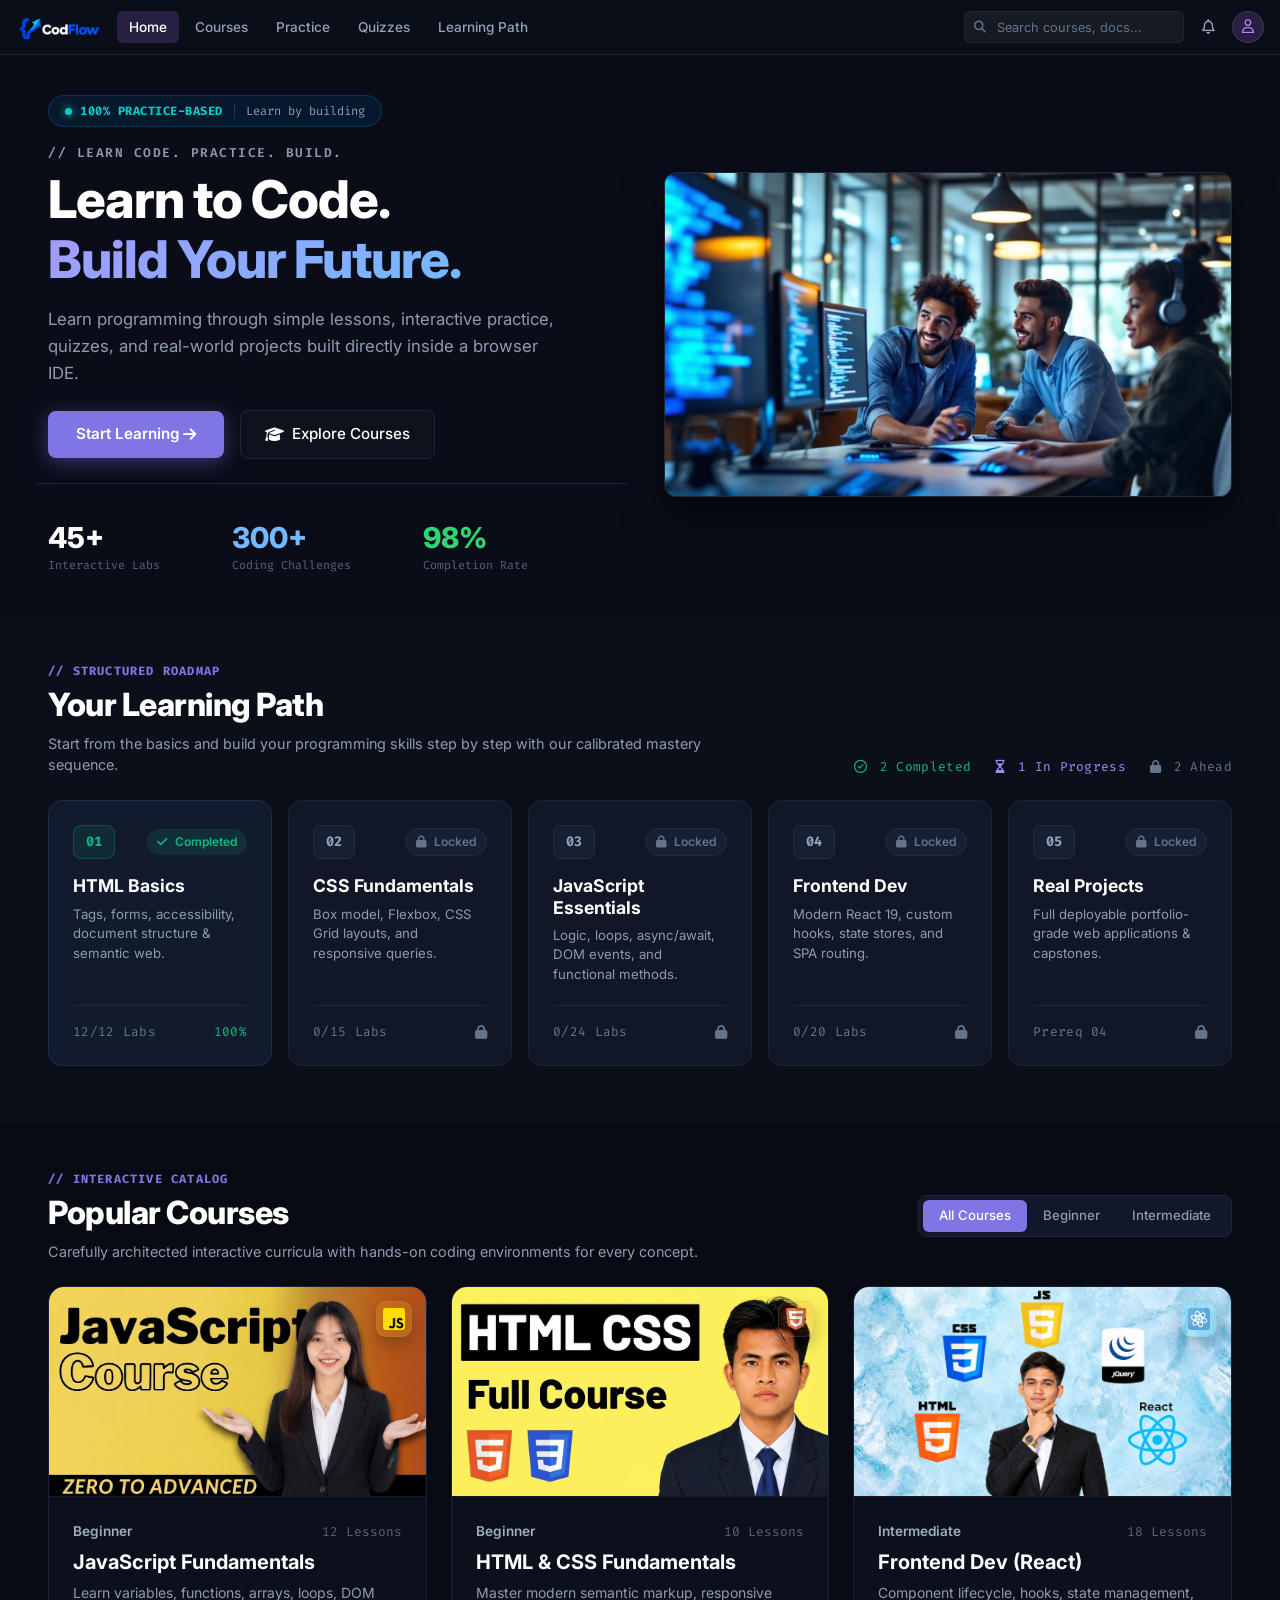
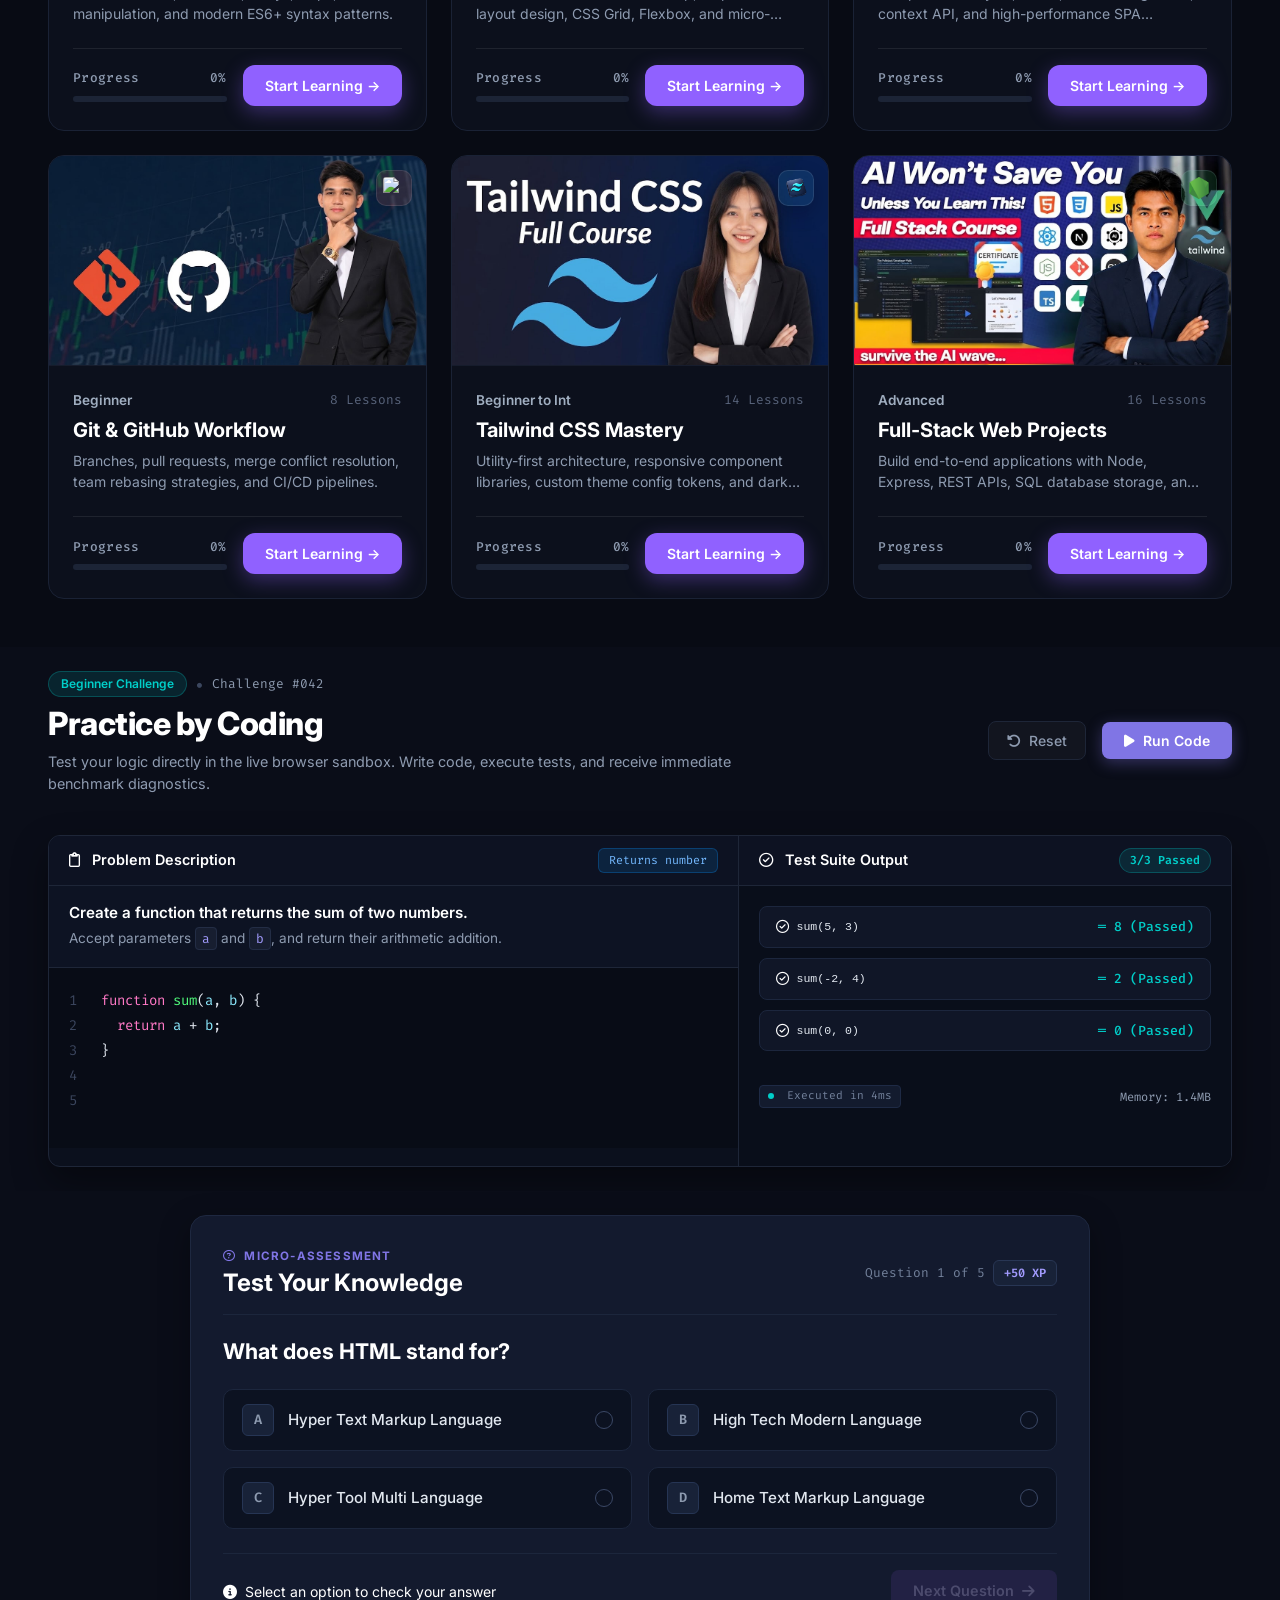
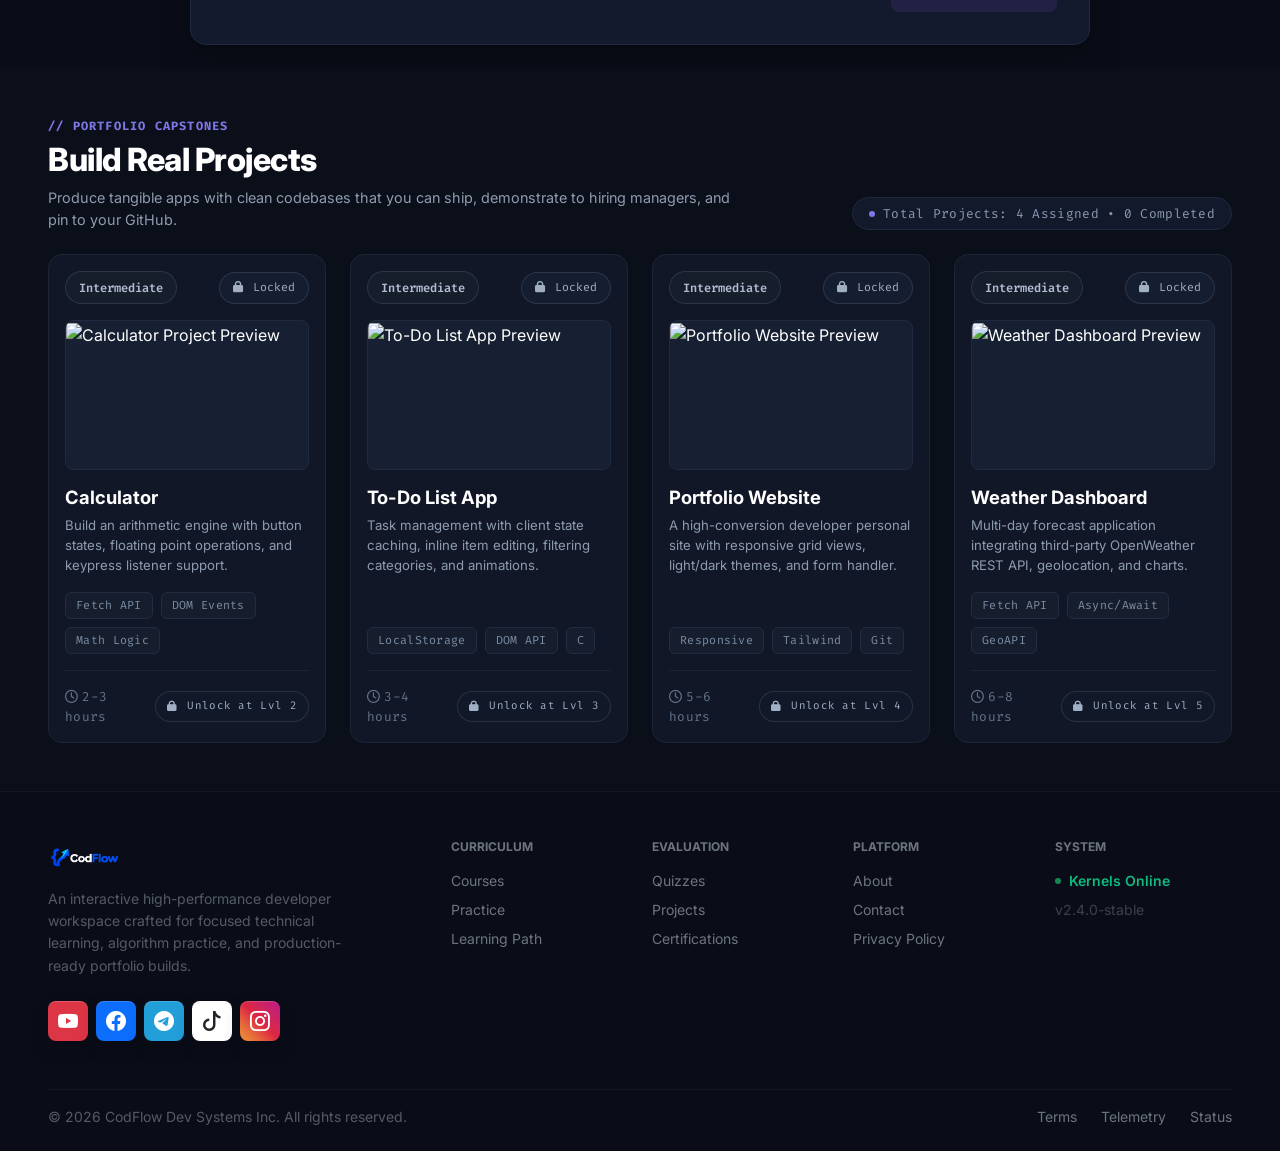
==== index.html @ b44ba306 "update website" ====
<!DOCTYPE html>
<html lang="en">

<head>
  <meta charset="UTF-8" />

  <!-- Responsive Design -->
  <meta name="viewport" content="width=device-width, initial-scale=1.0" />

  <!-- Primary SEO Meta Tags -->
  <title>CodFlow programming</title>
  <meta name="description"
    content="Master programming with CodFlow. Access interactive coding lessons, hands-on practice, and real-world projects all in one platform." />
  <meta name="keywords"
    content="learn to code, coding lessons, programming platform, interactive coding, web development projects" />
  <meta name="author" content="CodFlow" />
  <meta name="robots" content="index, follow" />
  <meta name="googlebot" content="index, follow" />
  <link rel="icon" type="image/png" href="./img/codflow.png" />
  <link rel="canonical" href="https://codflow-programming.vercel.app/" />

  <!-- Google Search Console Verification -->
  <meta name="google-site-verification" content="B0b2CfWbl_E08tUNxTFK2BG5XMaXDH1LVShNMa6M0r8" />

  <!-- ============================= -->
  <!-- OPEN GRAPH / FACEBOOK -->
  <!-- ============================= -->
  <meta property="og:type" content="website" />
  <meta property="og:url" content="https://codflow-programming.vercel.app/" />
  <meta property="og:title" content="CodFlow - Learn Programming & Web Development" />
  <meta property="og:description"
    content="Learn programming with CodFlow through coding lessons, interactive practice, and real-world projects." />
  <meta property="og:image" content="https://codflow-programming.vercel.app/img/codflow.png" />
  <meta property="og:image:alt" content="CodFlow Programming Learning Platform" />
  <meta property="og:site_name" content="CodFlow" />
  <meta property="og:locale" content="en_US" />
  <!-- ============================= -->
  <!-- TWITTER / X CARD -->
  <!-- ============================= -->
  <meta name="twitter:card" content="summary_large_image" />
  <meta name="twitter:url" content="https://codflow-programming.vercel.app/" />
  <meta name="twitter:title" content="CodFlow - Learn Programming & Web Development" />
  <meta name="twitter:description"
    content="Learn programming with CodFlow through coding lessons, interactive practice, and real-world projects." />
  <meta name="twitter:image" content="https://codflow-programming.vercel.app/img/codflow.png" />
  <meta name="twitter:image:alt" content="CodFlow Programming Learning Platform" />

  <!-- ============================= -->
  <!-- FAVICON & APP ICON -->
  <!-- ============================= -->
  <link rel="icon" type="image/png" href="https://codflow-programming.vercel.app/img/logo.png" />
  <link rel="shortcut icon" type="image/png" href="https://codflow-programming.vercel.app/img/logo.png" />
  <link rel="apple-touch-icon" href="https://codflow-programming.vercel.app/img/logo.png" />
  <meta name="theme-color" content="#0f172a" />

  <!-- Bootstrap 5 CSS -->
  <link href="https://cdn.jsdelivr.net/npm/bootstrap@5.3.2/dist/css/bootstrap.min.css" rel="stylesheet" />

  <!-- FontAwesome Icons -->
  <link rel="stylesheet" href="https://cdnjs.cloudflare.com/ajax/libs/font-awesome/6.4.2/css/all.min.css" />
  <!-- Google Fonts (Inter & Fira Code) -->
  <link
    href="https://fonts.googleapis.com/css2?family=Inter:wght@400;500;600;700;800&family=Fira+Code:wght@400;500&display=swap"
    rel="stylesheet" />

  <!-- ============================= -->
  <!-- CUSTOM CSS -->
  <!-- ============================= -->
  <link rel="stylesheet" href="./css/style.css" />

  <!-- ============================= -->
  <!-- STRUCTURED DATA / SCHEMA.ORG -->
  <!-- ============================= -->
  <script type="application/ld+json">
  {
    "@context": "https://schema.org",
    "@type": "WebSite",
    "name": "CodFlow",
    "alternateName": "CodFlow Programming",
    "url": "https://codflow-programming.vercel.app/",
    "description": "CodFlow is a programming learning platform that provides coding lessons, practice exercises, and real-world programming projects.",
    "inLanguage": "en",
    "logo": "https://codflow-programming.vercel.app/img/logo.png",
    "publisher": {
      "@type": "Organization",
      "name": "CodFlow",
      "logo": "https://codflow-programming.vercel.app/img/logo.png"
    },
    "potentialAction": {
      "@type": "SearchAction",
      "target": {
        "@type": "EntryPoint",
        "urlTemplate": "https://codflow-programming.vercel.app/?q={search_term_string}"
      },
      "query-input": "required name=search_term_string"
    }
  }
  </script>
  <link rel="stylesheet" href="https://cdn.jsdelivr.net/npm/bootstrap-icons@1.11.3/font/bootstrap-icons.min.css">
</head>

<body>

  <nav class="navbar-sticky navbar navbar-expand-lg navbar-dark bg-dark-custom py-2">
    <div class="container-fluid px-3">
      <!-- Brand Logo -->
      <a class="navbar-brand me-3 py-0" href="#" aria-label="CodFlow home">
        <img src="img/logo.png" alt="CodFlow logo" class="brand-logo" />
      </a>

      <!-- Mobile Toggler -->
      <button class="navbar-toggler border-0 p-1" type="button" data-bs-toggle="collapse" data-bs-target="#navbarNav">
        <span class="navbar-toggler-icon small"></span>
      </button>

      <!-- Collapsible Menu -->
      <div class="collapse navbar-collapse" id="navbarNav">
        <ul class="navbar-nav me-auto mb-2 mb-lg-0 gap-1 align-items-center">
          <li class="nav-item">
            <a class="nav-link custom-nav-link active" href="#">Home</a>
          </li>
          <li class="nav-item">
            <a class="nav-link custom-nav-link" href="#courses">Courses</a>
          </li>
          <li class="nav-item">
            <a class="nav-link custom-nav-link" href="#prcticebycoding">Practice</a>
          </li>
          <li class="nav-item">
            <a class="nav-link custom-nav-link" href="#quizes">Quizzes</a>
          </li>
          <li class="nav-item">
            <a class="nav-link custom-nav-link" href="#learningpath">Learning Path</a>
          </li>
        </ul>

        <!-- Right Controls -->
        <div class="d-flex align-items-center gap-2 mt-2 mt-lg-0">
          <!-- Compact Search Input -->
          <div class="search-box position-relative">
            <i class="fa-solid fa-magnifying-glass search-icon"></i>
            <input type="text" class="form-control form-control-sm compact-search"
              placeholder="Search courses, docs..." />
            <!-- <span class="kbd-shortcut">⌘K</span> -->
          </div>

          <!-- Notification Button -->
          <button class="icon-btn" type="button" aria-label="Notifications">
            <i class="fa-regular fa-bell"></i>
          </button>

          <!-- Profile Avatar -->
          <a href="./page/profile.html" class="profile-avatar-btn" aria-label="User Profile">
            <i class="fa-regular fa-user"></i>
          </a>
        </div>
      </div>
    </div>
  </nav>

  <!-- Hero section -->
  <section class="hero-section py-4 position-relative overflow-hidden">
    <div class="container-fluid px-4 px-lg-5 py-lg-3">
      <div class="row align-items-center g-5">

        <!-- Left Content Column -->
        <div class="col-lg-6">

          <!-- Top Tag / Pill -->
          <div class="hero-tag-badge mb-3 d-inline-flex align-items-center gap-2">
            <span class="active-dot"></span>
            <span class="tag-bold">100% PRACTICE-BASED</span>
            <span class="tag-divider">|</span>
            <span class="tag-sub">Learn by building</span>
          </div>

          <!-- Monospace Subtitle -->
          <div class="hero-subtitle mb-2">// LEARN CODE. PRACTICE. BUILD.</div>

          <!-- Main Title -->
          <h1 class="hero-title mb-3">
            Learn to Code.<br>
            <span class="text-gradient-purple">Build Your Future.</span>
          </h1>

          <!-- Description -->
          <p class="hero-description mb-4">
            Learn programming through simple lessons, interactive practice, quizzes, and real-world projects built
            directly inside a browser IDE.
          </p>

          <!-- CTA Action Buttons -->
          <div class="d-flex flex-wrap align-items-center gap-3 mb-5">
            <a href="#learningpath" class="btn btn-hero-purple">
              Start Learning <i class="fa-solid fa-arrow-right ms-1"></i>
            </a>
            <a href="#courses" class="btn btn-hero-outline">
              <i class="fa-solid fa-graduation-cap me-2"></i> Explore Courses
            </a>
          </div>

          <!-- Metric Counter Stats -->
          <div class="row g-4 pt-3 border-top-dark">
            <div class="col-auto me-4 me-lg-5">
              <div class="hero-stat-number">45+</div>
              <div class="hero-stat-label">Interactive Labs</div>
            </div>
            <div class="col-auto me-4 me-lg-5">
              <div class="hero-stat-number text-cyan">300+</div>
              <div class="hero-stat-label">Coding Challenges</div>
            </div>
            <div class="col-auto">
              <div class="hero-stat-number text-green">98%</div>
              <div class="hero-stat-label">Completion Rate</div>
            </div>
          </div>

        </div>

        <!-- Right Image / Workspace Visual Column -->
        <div class="col-lg-6">
          <div class="hero-image-wrapper">
            <img src="./img/pic for index.jpg" alt="Developers collaborating in modern coding environment"
              class="img-fluid hero-img rounded-3">
          </div>
        </div>

      </div>
    </div>
  </section>


  <!-- Your learning part -->
  <section id="learningpath" class="learning-path-section py-5">
    <div class="container-fluid px-4 px-lg-5">

      <!-- Section Header & Status Tracker -->
      <div class="d-flex flex-column flex-md-row justify-content-between align-items-md-end mb-4">
        <div>
          <div class="section-subtitle">// STRUCTURED ROADMAP</div>
          <h2 class="section-title text-white">Your Learning Path</h2>
          <p class="section-description mb-0">
            Start from the basics and build your programming skills step by step with our calibrated mastery sequence.
          </p>
        </div>

        <!-- Roadmap Status Badges -->
        <div class="mt-3 mt-md-0 font-mono text-nowrap status-tracker">
          <span class="status-item text-success me-3">
            <i class="fa-regular fa-circle-check me-1"></i> 2 Completed
          </span>
          <span class="status-item text-purple me-3">
            <i class="fa-regular fa-hourglass-half me-1"></i> 1 In Progress
          </span>
          <span class="status-item text-muted">
            <i class="fa-solid fa-lock me-1"></i> 2 Ahead
          </span>
        </div>
      </div>

      <!-- Roadmap Steps Row -->
      <div class="row g-3 flex-nowrap overflow-auto pb-2">

        <!-- Card 01: Completed -->
        <div class="col-12 col-sm-6 col-md-4 col-lg-2-4">
          <div class="path-card completed-card h-100 d-flex flex-column p-4">
            <div class="d-flex justify-content-between align-items-center mb-3">
              <div class="step-badge badge-green">01</div>
              <div class="status-pill pill-completed">
                <i class="fa-solid fa-check me-1"></i> Completed
              </div>
            </div>
            <h3 class="path-card-title">HTML Basics</h3>
            <p class="path-card-desc flex-grow-1">
              Tags, forms, accessibility, document structure &amp; semantic web.
            </p>
            <div class="path-card-footer pt-3 d-flex justify-content-between align-items-center font-mono">
              <span class="labs-count">12/12 Labs</span>
              <span class="progress-percent text-success">100%</span>
            </div>
          </div>
        </div>

        <!-- Card 02: Locked -->
        <div class="col-12 col-sm-6 col-md-4 col-lg-2-4">
          <div class="path-card locked-card h-100 d-flex flex-column p-4">
            <div class="d-flex justify-content-between align-items-center mb-3">
              <div class="step-badge badge-dark">02</div>
              <div class="status-pill pill-locked">
                <i class="fa-solid fa-lock me-1"></i> Locked
              </div>
            </div>
            <h3 class="path-card-title">CSS Fundamentals</h3>
            <p class="path-card-desc flex-grow-1">
              Box model, Flexbox, CSS Grid layouts, and responsive queries.
            </p>
            <div class="path-card-footer pt-3 d-flex justify-content-between align-items-center font-mono">
              <span class="labs-count">0/15 Labs</span>
              <i class="fa-solid fa-lock text-muted fs-7"></i>
            </div>
          </div>
        </div>

        <!-- Card 03: Active/In Progress -->
        <div class="col-12 col-sm-6 col-md-4 col-lg-2-4">
          <div class="path-card h-100 d-flex flex-column p-4">
            <div class="d-flex justify-content-between align-items-center mb-3">
              <div class="step-badge badge-dark">03</div>
              <div class="status-pill pill-locked">
                <i class="fa-solid fa-lock me-1"></i> Locked
              </div>
            </div>
            <h3 class="path-card-title">JavaScript Essentials</h3>
            <p class="path-card-desc flex-grow-1">
              Logic, loops, async/await, DOM events, and functional methods.
            </p>
            <div class="path-card-footer pt-3 d-flex justify-content-between align-items-center font-mono">
              <span class="labs-count">0/24 Labs</span>
              <i class="fa-solid fa-lock text-muted fs-7"></i>
            </div>
          </div>
        </div>

        <!-- Card 04: Locked -->
        <div class="col-12 col-sm-6 col-md-4 col-lg-2-4">
          <div class="path-card locked-card h-100 d-flex flex-column p-4">
            <div class="d-flex justify-content-between align-items-center mb-3">
              <div class="step-badge badge-dark">04</div>
              <div class="status-pill pill-locked">
                <i class="fa-solid fa-lock me-1"></i> Locked
              </div>
            </div>
            <h3 class="path-card-title">Frontend Dev</h3>
            <p class="path-card-desc flex-grow-1">
              Modern React 19, custom hooks, state stores, and SPA routing.
            </p>
            <div class="path-card-footer pt-3 d-flex justify-content-between align-items-center font-mono">
              <span class="labs-count">0/20 Labs</span>
              <i class="fa-solid fa-lock text-muted fs-7"></i>
            </div>
          </div>
        </div>

        <!-- Card 05: Locked Prereq -->
        <div class="col-12 col-sm-6 col-md-4 col-lg-2-4">
          <div class="path-card locked-card h-100 d-flex flex-column p-4">
            <div class="d-flex justify-content-between align-items-center mb-3">
              <div class="step-badge badge-dark">05</div>
              <div class="status-pill pill-locked">
                <i class="fa-solid fa-lock me-1"></i> Locked
              </div>
            </div>
            <h3 class="path-card-title">Real Projects</h3>
            <p class="path-card-desc flex-grow-1">
              Full deployable portfolio-grade web applications &amp; capstones.
            </p>
            <div class="path-card-footer pt-3 d-flex justify-content-between align-items-center font-mono">
              <span class="labs-count">Prereq 04</span>
              <i class="fa-solid fa-lock text-muted fs-7"></i>
            </div>
          </div>
        </div>

      </div>
    </div>
  </section>


  <!-- Popular Courses -->
  <section class="popular-courses-section py-5" id="courses">
    <div class="container-fluid px-4 px-lg-5">

      <!-- Section Header & Filter Tabs -->
      <div class="d-flex flex-column flex-md-row justify-content-between align-items-md-center mb-4">
        <div>
          <div class="section-subtitle">// INTERACTIVE CATALOG</div>
          <h2 class="section-title text-white">Popular Courses</h2>
          <p class="section-description mb-0">
            Carefully architected interactive curricula with hands-on coding environments for every concept.
          </p>
        </div>

        <!-- Filter Tabs Pills -->
        <div class="mt-3 mt-md-0">
          <div class="catalog-filter-pills d-inline-flex p-1 rounded-3">
            <button class="filter-pill active">All Courses</button>
            <button class="filter-pill">Beginner</button>
            <button class="filter-pill">Intermediate</button>
          </div>
        </div>
      </div>

      <!-- Course Grid -->
      <div class="row g-4">

        <!-- Card 1: JavaScript Fundamentals -->
        <div class="col-lg-4 col-md-6">
          <div class="course-card h-100 d-flex flex-column">
            <div class="card-thumb-wrapper position-relative">
              <img class="tech-badge badge-js" src="./Icon/js.png" alt="JavaScript icon" />
              <div class="laptop-img-wrapper">
                <img src="./img/img-courses/js.jpg" alt="JavaScript Fundamentals course visual"
                  class="course-laptop-img">
              </div>
            </div>

            <div class="card-body-content p-4 d-flex flex-column flex-grow-1">
              <div class="d-flex justify-content-between align-items-center mb-2">
                <span class="level-label">Beginner</span>
                <span class="lessons-count">12 Lessons</span>
              </div>

              <h3 class="course-card-title">JavaScript Fundamentals</h3>

              <p class="course-card-desc mb-4">
                Learn variables, functions, arrays, loops, DOM manipulation, and modern ES6+ syntax patterns.
              </p>

              <div class="card-footer-action pt-3 mt-auto">
                <div class="d-flex align-items-center justify-content-between">
                  <div class="progress-block me-3">
                    <div class="d-flex justify-content-between align-items-center mb-2 font-mono">
                      <span class="progress-lbl">Progress</span>
                      <span class="progress-val">0%</span>
                    </div>
                    <div class="progress custom-progress">
                      <div class="progress-bar bg-purple" style="width: 0%"></div>
                    </div>
                  </div>
                  <a href="./page/javascripts.html" class="btn btn-purple-cta">Start Learning &rarr;</a>
                </div>
              </div>
            </div>
          </div>
        </div>

        <!-- Card 2: HTML & CSS Fundamentals -->
        <div class="col-lg-4 col-md-6">
          <div class="course-card h-100 d-flex flex-column">
            <div class="card-thumb-wrapper position-relative">
              <img class="tech-badge badge-html" src="./Icon/html.png" alt="HTML icon" />
              <div class="laptop-img-wrapper">
                <img src="./img/img-courses/html css.jpg" alt="HTML and CSS Fundamentals course visual"
                  class="course-laptop-img">
              </div>
            </div>

            <div class="card-body-content p-4 d-flex flex-column flex-grow-1">
              <div class="d-flex justify-content-between align-items-center mb-2">
                <span class="level-label">Beginner</span>
                <span class="lessons-count">10 Lessons</span>
              </div>

              <h3 class="course-card-title">HTML &amp; CSS Fundamentals</h3>

              <p class="course-card-desc mb-4">
                Master modern semantic markup, responsive layout design, CSS Grid, Flexbox, and micro-animations.
              </p>

              <div class="card-footer-action pt-3 mt-auto">
                <div class="d-flex align-items-center justify-content-between">
                  <div class="progress-block me-3">
                    <div class="d-flex justify-content-between align-items-center mb-2 font-mono">
                      <span class="progress-lbl">Progress</span>
                      <span class="progress-val">0%</span>
                    </div>
                    <div class="progress custom-progress">
                      <div class="progress-bar bg-purple" style="width: 0%"></div>
                    </div>
                  </div>
                  <a href="./page/html%20%26%20css-courses.html" class="btn btn-purple-cta">Start Learning &rarr;</a>
                </div>
              </div>
            </div>
          </div>
        </div>

        <!-- Card 3: Frontend Dev (React) -->
        <div class="col-lg-4 col-md-6">
          <div class="course-card h-100 d-flex flex-column">
            <div class="card-thumb-wrapper position-relative">
              <img class="tech-badge badge-react" src="./Icon/React.png" alt="React icon" />
              <div class="laptop-img-wrapper">
                <img src="./img/img-courses/frontend.png" alt="Frontend Development with React course visual"
                  class="course-laptop-img">
              </div>
            </div>

            <div class="card-body-content p-4 d-flex flex-column flex-grow-1">
              <div class="d-flex justify-content-between align-items-center mb-2">
                <span class="level-label">Intermediate</span>
                <span class="lessons-count">18 Lessons</span>
              </div>

              <h3 class="course-card-title">Frontend Dev (React)</h3>

              <p class="course-card-desc mb-4">
                Component lifecycle, hooks, state management, context API, and high-performance SPA architecture.
              </p>

              <div class="card-footer-action pt-3 mt-auto">
                <div class="d-flex align-items-center justify-content-between">
                  <div class="progress-block me-3">
                    <div class="d-flex justify-content-between align-items-center mb-2 font-mono">
                      <span class="progress-lbl">Progress</span>
                      <span class="progress-val">0%</span>
                    </div>
                    <div class="progress custom-progress">
                      <div class="progress-bar bg-purple" style="width: 0%"></div>
                    </div>
                  </div>
                  <a href="./page/frondend-course.html" class="btn btn-purple-cta">Start Learning &rarr;</a>
                </div>
              </div>
            </div>
          </div>
        </div>

        <!-- Card 4: Git & GitHub Workflow -->
        <div class="col-lg-4 col-md-6">
          <div class="course-card h-100 d-flex flex-column">
            <div class="card-thumb-wrapper position-relative">
              <img class="tech-badge badge-git" src="./Icon/github.png" alt="GitHub icon" />
              <div class="laptop-img-wrapper">
                <img src="./img/img-courses/git github.jpg" alt="Git and GitHub Workflow course visual"
                  class="course-laptop-img">
              </div>
            </div>

            <div class="card-body-content p-4 d-flex flex-column flex-grow-1">
              <div class="d-flex justify-content-between align-items-center mb-2">
                <span class="level-label">Beginner</span>
                <span class="lessons-count">8 Lessons</span>
              </div>

              <h3 class="course-card-title">Git &amp; GitHub Workflow</h3>

              <p class="course-card-desc mb-4">
                Branches, pull requests, merge conflict resolution, team rebasing strategies, and CI/CD pipelines.
              </p>

              <div class="card-footer-action pt-3 mt-auto">
                <div class="d-flex align-items-center justify-content-between">
                  <div class="progress-block me-3">
                    <div class="d-flex justify-content-between align-items-center mb-2 font-mono">
                      <span class="progress-lbl">Progress</span>
                      <span class="progress-val">0%</span>
                    </div>
                    <div class="progress custom-progress">
                      <div class="progress-bar bg-purple" style="width: 0%"></div>
                    </div>
                  </div>
                  <a href="./page/git%26github-course.html" class="btn btn-purple-cta">Start Learning &rarr;</a>
                </div>
              </div>
            </div>
          </div>
        </div>

        <!-- Card 5: Tailwind CSS Mastery -->
        <div class="col-lg-4 col-md-6">
          <div class="course-card h-100 d-flex flex-column">
            <div class="card-thumb-wrapper position-relative">
              <img class="tech-badge badge-tw" src="./Icon/node.png" alt="Tailwind icon" />
              <div class="laptop-img-wrapper">
                <img src="./img/img-courses/Tailwin css.jpg" alt="Tailwind CSS Mastery course visual"
                  class="course-laptop-img">
              </div>
            </div>

            <div class="card-body-content p-4 d-flex flex-column flex-grow-1">
              <div class="d-flex justify-content-between align-items-center mb-2">
                <span class="level-label">Beginner to Int</span>
                <span class="lessons-count">14 Lessons</span>
              </div>

              <h3 class="course-card-title">Tailwind CSS Mastery</h3>

              <p class="course-card-desc mb-4">
                Utility-first architecture, responsive component libraries, custom theme config tokens, and dark mode.
              </p>

              <div class="card-footer-action pt-3 mt-auto">
                <div class="d-flex align-items-center justify-content-between">
                  <div class="progress-block me-3">
                    <div class="d-flex justify-content-between align-items-center mb-2 font-mono">
                      <span class="progress-lbl">Progress</span>
                      <span class="progress-val">0%</span>
                    </div>
                    <div class="progress custom-progress">
                      <div class="progress-bar bg-purple" style="width: 0%"></div>
                    </div>
                  </div>
                  <a href="./page/tailwindcss.html" class="btn btn-purple-cta">Start Learning &rarr;</a>
                </div>
              </div>
            </div>
          </div>
        </div>

        <!-- Card 6: Full-Stack Web Projects -->
        <div class="col-lg-4 col-md-6">
          <div class="course-card h-100 d-flex flex-column">
            <div class="card-thumb-wrapper position-relative">
              <img class="tech-badge badge-node" src="./Icon/node-js.png" alt="Node.js icon" />
              <div class="laptop-img-wrapper">
                <img src="./img/img-courses/full stack.jpg" alt="Full-stack web projects course visual"
                  class="course-laptop-img">
              </div>
            </div>

            <div class="card-body-content p-4 d-flex flex-column flex-grow-1">
              <div class="d-flex justify-content-between align-items-center mb-2">
                <span class="level-label">Advanced</span>
                <span class="lessons-count">16 Lessons</span>
              </div>

              <h3 class="course-card-title">Full-Stack Web Projects</h3>

              <p class="course-card-desc mb-4">
                Build end-to-end applications with Node, Express, REST APIs, SQL database storage, and cloud hosting.
              </p>

              <div class="card-footer-action pt-3 mt-auto">
                <div class="d-flex align-items-center justify-content-between">
                  <div class="progress-block me-3">
                    <div class="d-flex justify-content-between align-items-center mb-2 font-mono">
                      <span class="progress-lbl">Progress</span>
                      <span class="progress-val">0%</span>
                    </div>
                    <div class="progress custom-progress">
                      <div class="progress-bar bg-purple" style="width: 0%"></div>
                    </div>
                  </div>
                  <a href="./page/full-stack.html" class="btn btn-purple-cta">Start Learning &rarr;</a>
                </div>
              </div>
            </div>
          </div>
        </div>

      </div>
    </div>
  </section>


  <!-- Practice by Coding -->
  <section id="prcticebycoding" class="practice-coding-section py-4">
    <div class="container-fluid px-4 px-lg-5">

      <!-- Header Area -->
      <div class="d-flex flex-column flex-md-row justify-content-between align-items-md-center mb-4">
        <div>
          <div class="d-flex align-items-center gap-2 mb-2">
            <span class="challenge-badge">Beginner Challenge</span>
            <span class="badge-dot">•</span>
            <span class="challenge-id">Challenge #042</span>
          </div>
          <h2 class="section-title">Practice by Coding</h2>
          <p class="section-description">
            Test your logic directly in the live browser sandbox. Write code, execute tests, and receive
            immediate benchmark diagnostics.
          </p>
        </div>

        <!-- Action Buttons -->
        <div class="d-flex align-items-center gap-3 mt-3 mt-md-0">
          <button type="button" class="btn btn-reset">
            <i class="fa-solid fa-rotate-left me-1"></i> Reset
          </button>
          <button type="button" class="btn btn-run-code">
            <i class="fa-solid fa-play me-1"></i> Run Code
          </button>
        </div>
      </div>

      <!-- Interactive Editor Grid Container -->
      <div class="practice-box">
        <div class="row g-0">

          <!-- Left Panel: Problem & Code Input -->
          <div class="col-lg-7 border-panel-right">
            <!-- Problem Title Header -->
            <div class="panel-header d-flex justify-content-between align-items-center">
              <span class="panel-title">
                <i class="fa-regular fa-clipboard me-2"></i> Problem Description
              </span>
              <span class="return-type-badge">Returns number</span>
            </div>

            <!-- Problem Description Text -->
            <div class="problem-desc-body">
              <h3 class="problem-heading">Create a function that returns the sum of two numbers.</h3>
              <p class="problem-subtext">
                Accept parameters <code class="code-param">a</code> and <code class="code-param">b</code>, and
                return their arithmetic addition.
              </p>
            </div>

            <!-- Code Editor Workspace -->
            <div class="editor-workspace">
              <div class="code-line">
                <span class="line-num">1</span>
                <span class="code-text"><span class="syn-keyword">function</span> <span
                    class="syn-func">sum</span>(<span class="syn-param">a</span>, <span class="syn-param">b</span>)
                  {</span>
              </div>
              <div class="code-line">
                <span class="line-num">2</span>
                <span class="code-text">&nbsp;&nbsp;<span class="syn-keyword">return</span> <span
                    class="syn-param">a</span> + <span class="syn-param">b</span>;</span>
              </div>
              <div class="code-line">
                <span class="line-num">3</span>
                <span class="code-text">}</span>
              </div>
              <div class="code-line"><span class="line-num">4</span><span class="code-text"></span></div>
              <div class="code-line"><span class="line-num">5</span><span class="code-text"></span></div>
            </div>
          </div>

          <!-- Right Panel: Test Suite Output -->
          <div class="col-lg-5">
            <div class="panel-header d-flex justify-content-between align-items-center">
              <span class="panel-title text-success-teal">
                <i class="fa-regular fa-circle-check me-2"></i> Test Suite Output
              </span>
              <span class="passed-count-badge">3/3 Passed</span>
            </div>

            <div class="test-suite-body">
              <!-- Test Case Item 1 -->
              <div class="test-case-item">
                <div class="d-flex align-items-center">
                  <i class="fa-regular fa-circle-check text-success-teal me-2"></i>
                  <code class="test-code">sum(5, 3)</code>
                </div>
                <div class="test-result">
                  <span class="result-icon">═</span>
                  <span class="result-value">8 (Passed)</span>
                </div>
              </div>

              <!-- Test Case Item 2 -->
              <div class="test-case-item">
                <div class="d-flex align-items-center">
                  <i class="fa-regular fa-circle-check text-success-teal me-2"></i>
                  <code class="test-code">sum(-2, 4)</code>
                </div>
                <div class="test-result">
                  <span class="result-icon">═</span>
                  <span class="result-value">2 (Passed)</span>
                </div>
              </div>

              <!-- Test Case Item 3 -->
              <div class="test-case-item">
                <div class="d-flex align-items-center">
                  <i class="fa-regular fa-circle-check text-success-teal me-2"></i>
                  <code class="test-code">sum(0, 0)</code>
                </div>
                <div class="test-result">
                  <span class="result-icon">═</span>
                  <span class="result-value">0 (Passed)</span>
                </div>
              </div>

              <!-- Execution Benchmark Footer -->
              <div class="execution-footer d-flex justify-content-between align-items-center mt-4">
                <span class="execution-time">
                  <span class="active-dot"></span> Executed in 4ms
                </span>
                <span class="execution-memory">Memory: 1.4MB</span>
              </div>
            </div>
          </div>

        </div>
      </div>

    </div>
  </section>

  <!-- Test Your Knowledge -->
  <section id="quizes" class="quiz-section py-4">
    <div class="container-fluid px-4 px-lg-5">
      <div class="quiz-container mx-auto">

        <!-- Quiz Header -->
        <div class="quiz-header d-flex justify-content-between align-items-center mb-4">
          <div>
            <div class="quiz-subtitle">
              <i class="fa-regular fa-circle-question me-1"></i> MICRO-ASSESSMENT
            </div>
            <h2 class="quiz-title">Test Your Knowledge</h2>
          </div>
          <div class="d-flex align-items-center gap-2">
            <span class="question-tracker">Question 1 of 5</span>
            <span class="xp-badge">+50 XP</span>
          </div>
        </div>

        <!-- Question Text -->
        <h3 class="quiz-question mb-4">What does HTML stand for?</h3>

        <!-- Options Grid (Unselected Default State) -->
        <div class="row g-3 mb-4">

          <!-- Option A -->
          <div class="col-md-6">
            <button class="quiz-option-btn w-100" type="button">
              <span class="option-key">A</span>
              <span class="option-text">Hyper Text Markup Language</span>
              <span class="option-radio"></span>
            </button>
          </div>

          <!-- Option B -->
          <div class="col-md-6">
            <button class="quiz-option-btn w-100" type="button">
              <span class="option-key">B</span>
              <span class="option-text">High Tech Modern Language</span>
              <span class="option-radio"></span>
            </button>
          </div>

          <!-- Option C -->
          <div class="col-md-6">
            <button class="quiz-option-btn w-100" type="button">
              <span class="option-key">C</span>
              <span class="option-text">Hyper Tool Multi Language</span>
              <span class="option-radio"></span>
            </button>
          </div>

          <!-- Option D -->
          <div class="col-md-6">
            <button class="quiz-option-btn w-100" type="button">
              <span class="option-key">D</span>
              <span class="option-text">Home Text Markup Language</span>
              <span class="option-radio"></span>
            </button>
          </div>

        </div>

        <!-- Quiz Footer Bar -->
        <div class="quiz-footer d-flex justify-content-between align-items-center pt-3">
          <div class="feedback-placeholder">
            <!-- Hidden message until answered -->
            <span class="text-white small"><i class="fa-solid fa-info-circle me-1"></i> Select an option to
              check your answer</span>
          </div>
          <button type="button" class="btn btn-purple-quiz" disabled>
            Next Question <i class="fa-solid fa-arrow-right ms-1"></i>
          </button>
        </div>

      </div>
    </div>
  </section>


  <section class="projects-section py-5">
  <div class="container-fluid px-4 px-lg-5">
    
    <!-- Section Header -->
    <div class="d-flex flex-column flex-md-row justify-content-between align-items-md-end mb-4">
      <div>
        <div class="section-subtitle">// PORTFOLIO CAPSTONES</div>
        <h2 class="section-title text-white mb-2">Build Real Projects</h2>
        <p class="section-description mb-0">
          Produce tangible apps with clean codebases that you can ship, demonstrate to hiring managers, and pin to your GitHub.
        </p>
      </div>

      <!-- Total Projects Tracker -->
      <div class="mt-3 mt-md-0 font-mono">
        <span class="projects-tracker-badge">
          <span class="tracker-dot"></span> Total Projects: 4 Assigned &bull; 0 Completed
        </span>
      </div>
    </div>

    <!-- Project Cards Grid -->
    <div class="row g-4">
      
      <!-- Card 1: Calculator -->
      <div class="col-12 col-sm-6 col-lg-3">
        <div class="project-card h-100 d-flex flex-column p-3">
          
          <!-- Badges Top Bar -->
          <div class="d-flex justify-content-between align-items-center mb-3">
            <span class="level-badge">Intermediate</span>
            <span class="lock-pill"><i class="fa-solid fa-lock me-1"></i> Locked</span>
          </div>

          <!-- Thumbnail Image -->
          <div class="project-thumb-frame mb-3 rounded-3 overflow-hidden">
            <img src="https://miro.medium.com/v2/resize:fit:1200/1*_EAyhSvG9NmRRoZjws0tMw.png" alt="Calculator Project Preview" class="img-fluid w-100 object-fit-cover">
          </div>

          <!-- Content -->
          <h3 class="project-title">Calculator</h3>
          <p class="project-desc flex-grow-1">
            Build an arithmetic engine with button states, floating point operations, and keypress listener support.
          </p>

          <!-- Tech Tags -->
          <div class="d-flex flex-wrap gap-2 mb-3 font-mono">
            <span class="tech-tag">Fetch API</span>
            <span class="tech-tag">DOM Events</span>
            <span class="tech-tag">Math Logic</span>
          </div>

          <!-- Footer Metadata -->
          <div class="project-card-footer pt-3 d-flex justify-content-between align-items-center font-mono">
            <span class="time-estimate"><i class="fa-regular fa-clock me-1"></i>2-3 hours</span>
            <span class="unlock-req"><i class="fa-solid fa-lock me-1"></i>Unlock at Lvl 2</span>
          </div>

        </div>
      </div>

      <!-- Card 2: To-Do List App -->
      <div class="col-12 col-sm-6 col-lg-3">
        <div class="project-card h-100 d-flex flex-column p-3">
          
          <!-- Badges Top Bar -->
          <div class="d-flex justify-content-between align-items-center mb-3">
            <span class="level-badge">Intermediate</span>
            <span class="lock-pill"><i class="fa-solid fa-lock me-1"></i> Locked</span>
          </div>

          <!-- Thumbnail Image -->
          <div class="project-thumb-frame mb-3 rounded-3 overflow-hidden">
            <img src="https://i.ytimg.com/vi/6eFwtaZf6zc/maxresdefault.jpg" alt="To-Do List App Preview" class="img-fluid w-100 object-fit-cover">
          </div>

          <!-- Content -->
          <h3 class="project-title">To-Do List App</h3>
          <p class="project-desc flex-grow-1">
            Task management with client state caching, inline item editing, filtering categories, and animations.
          </p>

          <!-- Tech Tags -->
          <div class="d-flex flex-wrap gap-2 mb-3 font-mono">
            <span class="tech-tag">LocalStorage</span>
            <span class="tech-tag">DOM API</span>
            <span class="tech-tag">C</span>
          </div>

          <!-- Footer Metadata -->
          <div class="project-card-footer pt-3 d-flex justify-content-between align-items-center font-mono">
            <span class="time-estimate"><i class="fa-regular fa-clock me-1"></i>3-4 hours</span>
            <span class="unlock-req"><i class="fa-solid fa-lock me-1"></i>Unlock at Lvl 3</span>
          </div>

        </div>
      </div>

      <!-- Card 3: Portfolio Website -->
      <div class="col-12 col-sm-6 col-lg-3">
        <div class="project-card h-100 d-flex flex-column p-3">
          
          <!-- Badges Top Bar -->
          <div class="d-flex justify-content-between align-items-center mb-3">
            <span class="level-badge">Intermediate</span>
            <span class="lock-pill"><i class="fa-solid fa-lock me-1"></i> Locked</span>
          </div>

          <!-- Thumbnail Image -->
          <div class="project-thumb-frame mb-3 rounded-3 overflow-hidden">
            <img src="https://miro.medium.com/0*hY4-qtJ45Os3uGpf.png" alt="Portfolio Website Preview" class="img-fluid w-100 object-fit-cover">
          </div>

          <!-- Content -->
          <h3 class="project-title">Portfolio Website</h3>
          <p class="project-desc flex-grow-1">
            A high-conversion developer personal site with responsive grid views, light/dark themes, and form handler.
          </p>

          <!-- Tech Tags -->
          <div class="d-flex flex-wrap gap-2 mb-3 font-mono">
            <span class="tech-tag">Responsive</span>
            <span class="tech-tag">Tailwind</span>
            <span class="tech-tag">Git</span>
          </div>

          <!-- Footer Metadata -->
          <div class="project-card-footer pt-3 d-flex justify-content-between align-items-center font-mono">
            <span class="time-estimate"><i class="fa-regular fa-clock me-1"></i>5-6 hours</span>
            <span class="unlock-req"><i class="fa-solid fa-lock me-1"></i>Unlock at Lvl 4</span>
          </div>

        </div>
      </div>

      <!-- Card 4: Weather Dashboard -->
      <div class="col-12 col-sm-6 col-lg-3">
        <div class="project-card h-100 d-flex flex-column p-3">
          
          <!-- Badges Top Bar -->
          <div class="d-flex justify-content-between align-items-center mb-3">
            <span class="level-badge">Intermediate</span>
            <span class="lock-pill"><i class="fa-solid fa-lock me-1"></i> Locked</span>
          </div>

          <!-- Thumbnail Image -->
          <div class="project-thumb-frame mb-3 rounded-3 overflow-hidden">
            <img src="https://slidemodel.com/wp-content/uploads/21868-01-vintage-weather-dashboard-powerpoint-template-16x9-1.jpg" alt="Weather Dashboard Preview" class="img-fluid w-100 object-fit-cover">
          </div>

          <!-- Content -->
          <h3 class="project-title">Weather Dashboard</h3>
          <p class="project-desc flex-grow-1">
            Multi-day forecast application integrating third-party OpenWeather REST API, geolocation, and charts.
          </p>

          <!-- Tech Tags -->
          <div class="d-flex flex-wrap gap-2 mb-3 font-mono">
            <span class="tech-tag">Fetch API</span>
            <span class="tech-tag">Async/Await</span>
            <span class="tech-tag">GeoAPI</span>
          </div>

          <!-- Footer Metadata -->
          <div class="project-card-footer pt-3 d-flex justify-content-between align-items-center font-mono">
            <span class="time-estimate"><i class="fa-regular fa-clock me-1"></i>6-8 hours</span>
            <span class="unlock-req"><i class="fa-solid fa-lock me-1"></i>Unlock at Lvl 5</span>
          </div>

        </div>
      </div>

    </div>
  </div>
</section>
  
  <!-- FOOTER COMPONENT -->
  <footer class="bg-dark-footer text-secondary pt-5 pb-4 border-top border-secondary border-opacity-10">
    <div class="container-fluid px-lg-5">
      <div class="row g-4 mb-5">

        <!-- Left Branding & Info Column -->
        <div class="col-lg-4 col-md-12 pe-lg-5">
          <!-- Logo Image Placeholder -->
          <div class="mb-3">
            <img src="../img/logo.png" alt="CodFlow Logo" class="img-fluid" style="height: 32px;">
          </div>

          <!-- Description -->
          <p class="small text-secondary mb-4 opacity-75" style="max-width: 320px; line-height: 1.6;">
            An interactive high-performance developer workspace crafted for focused technical learning,
            algorithm practice, and production-ready portfolio builds.
          </p>

          <!-- Social Media Buttons -->
          <div class="d-flex gap-2">
            <!-- YouTube -->
            <a href="#"
              class="btn btn-social bg-danger text-white rounded-3 d-inline-flex align-items-center justify-content-center"
              style="width: 40px; height: 40px;">
              <i class="bi bi-youtube fs-5"></i>
            </a>
            <!-- Facebook -->
            <a href="#"
              class="btn btn-social bg-primary text-white rounded-3 d-inline-flex align-items-center justify-content-center"
              style="width: 40px; height: 40px;">
              <i class="bi bi-facebook fs-5"></i>
            </a>
            <!-- Telegram -->
            <a href="#"
              class="btn btn-social text-white rounded-3 d-inline-flex align-items-center justify-content-center"
              style="width: 40px; height: 40px; background-color: #229ED9;">
              <i class="bi bi-telegram fs-5"></i>
            </a>
            <!-- TikTok -->
            <a href="#"
              class="btn btn-social bg-white text-dark rounded-3 d-inline-flex align-items-center justify-content-center"
              style="width: 40px; height: 40px;">
              <i class="bi bi-tiktok fs-5"></i>
            </a>
            <!-- Instagram -->
            <a href="#"
              class="btn btn-social text-white rounded-3 d-inline-flex align-items-center justify-content-center"
              style="width: 40px; height: 40px; background: linear-gradient(45deg, #f09433 0%, #e6683c 25%, #dc2743 50%, #cc2366 75%, #bc1888 100%);">
              <i class="bi bi-instagram fs-5"></i>
            </a>
          </div>
        </div>

        <!-- Right Links Columns Container -->
        <div class="col-lg-8 col-md-12">
          <div class="row g-4">

            <!-- Curriculum Links -->
            <div class="col-6 col-sm-3">
              <h6 class="text-uppercase small fw-bold text-secondary mb-3 tracking-wider" style="font-size: 0.75rem;">
                Curriculum</h6>
              <ul class="list-unstyled d-flex flex-column gap-2 small">
                <li><a href="#" class="text-secondary text-decoration-none hover-white">Courses</a></li>
                <li><a href="#" class="text-secondary text-decoration-none hover-white">Practice</a>
                </li>
                <li><a href="#" class="text-secondary text-decoration-none hover-white">Learning
                    Path</a></li>
              </ul>
            </div>


            <!-- Evaluation Links -->
            <div class="col-6 col-sm-3">
              <h6 class="text-uppercase small fw-bold text-secondary mb-3 tracking-wider" style="font-size: 0.75rem;">
                Evaluation</h6>
              <ul class="list-unstyled d-flex flex-column gap-2 small">
                <li><a href="#" class="text-secondary text-decoration-none hover-white">Quizzes</a></li>
                <li><a href="#" class="text-secondary text-decoration-none hover-white">Projects</a>
                </li>
                <li><a href="#" class="text-secondary text-decoration-none hover-white">Certifications</a></li>
              </ul>
            </div>

            <!-- Platform Links -->
            <div class="col-6 col-sm-3">
              <h6 class="text-uppercase small fw-bold text-secondary mb-3 tracking-wider" style="font-size: 0.75rem;">
                Platform</h6>
              <ul class="list-unstyled d-flex flex-column gap-2 small">
                <li><a href="#" class="text-secondary text-decoration-none hover-white">About</a></li>
                <li><a href="#" class="text-secondary text-decoration-none hover-white">Contact</a></li>
                <li><a href="#" class="text-secondary text-decoration-none hover-white">Privacy
                    Policy</a></li>
              </ul>
            </div>

            <!-- System Status -->
            <div class="col-6 col-sm-3">
              <h6 class="text-uppercase small fw-bold text-secondary mb-3 tracking-wider" style="font-size: 0.75rem;">
                System</h6>
              <ul class="list-unstyled d-flex flex-column gap-2 small">
                <li class="d-flex align-items-center gap-2">
                  <span class="d-inline-block rounded-circle bg-success" style="width: 6px; height: 6px;"></span>
                  <span class="text-success fw-semibold">Kernels Online</span>
                </li>
                <li class="text-secondary opacity-50">v2.4.0-stable</li>
              </ul>
            </div>

          </div>
        </div>

      </div>

      <!-- Bottom Copyright & Footer Links -->
      <div
        class="pt-3 border-top border-secondary border-opacity-10 d-flex flex-column flex-sm-row justify-content-between align-items-center gap-2 small">
        <span class="text-secondary opacity-75">&copy; 2026 CodFlow Dev Systems Inc. All rights reserved.</span>
        <div class="d-flex gap-4">
          <a href="#" class="text-secondary text-decoration-none hover-white">Terms</a>
          <a href="#" class="text-secondary text-decoration-none hover-white">Telemetry</a>
          <a href="#" class="text-secondary text-decoration-none hover-white">Status</a>
        </div>
      </div>

    </div>
  </footer>


  <!-- Bootstrap 5 JS -->
  <script src="https://cdn.jsdelivr.net/npm/bootstrap@5.3.2/dist/js/bootstrap.bundle.min.js"></script>
  <script>
    const navLinks = document.querySelectorAll("#navbarNav .custom-nav-link");

    navLinks.forEach((link) => {
      link.addEventListener("click", () => {
        navLinks.forEach((navLink) => navLink.classList.remove("active"));
        link.classList.add("active");
      });
    });
  </script>
</body>

</html>
---- css/style.css ----
body {
  background-color: #0a0d18;
  color: #ffffff;
  font-family: 'Inter', sans-serif;
  overflow-x: hidden;
  min-height: 100vh;
}


.navbar-sticky {
  position: sticky;
  top: 0;
  z-index: 1000;
  background-color: #0b0f19; 
  border-bottom: 1px solid rgba(255, 255, 255, 0.08);
}


/* Dark Theme Base */
.bg-dark-custom {
  background-color: rgba(11, 15, 25, 0.95);
  backdrop-filter: blur(10px);
  border-bottom: 1px solid rgba(255, 255, 255, 0.08);
  position: sticky;
  top: 0;
  z-index: 1030;
}

.navbar {
  position: sticky;
  top: 0;
  z-index: 1030;
}

/* Compact Brand Logo */
.brand-logo {
  height: 38px;
  width: auto;
}

/* Navigation Links */
.custom-nav-link {
  font-size: 0.85rem;
  font-weight: 500;
  color: #94a3b8 !important;
  padding: 0.35rem 0.75rem !important;
  border-radius: 6px;
  transition: all 0.2s ease;
}

.custom-nav-link:hover {
  color: #f8fafc !important;
  background-color: rgba(255, 255, 255, 0.05);
}

.custom-nav-link.active {
  color: #ffffff !important;
  background-color: #272042; /* Highlight pill matching your dark-purple accent */
}

/* Compact Search Box */
.search-box {
  width: 220px;
}

.compact-search {
  background-color: rgba(255, 255, 255, 0.05) !important;
  border: 1px solid rgba(255, 255, 255, 0.1) !important;
  color: #e2e8f0 !important;
  font-size: 0.8rem !important;
  padding-left: 2rem !important;
  padding-right: 2.5rem !important;
  height: 32px;
  border-radius: 6px;
}

.compact-search::placeholder {
  color: #64748b;
}

.compact-search:focus {
  background-color: rgba(255, 255, 255, 0.08) !important;
  border-color: #6366f1 !important;
  box-shadow: none !important;
}

.search-icon {
  position: absolute;
  left: 0.65rem;
  top: 50%;
  transform: translateY(-50%);
  font-size: 0.75rem;
  color: #64748b;
  pointer-events: none;
}

.kbd-shortcut {
  position: absolute;
  right: 0.5rem;
  top: 50%;
  transform: translateY(-50%);
  font-size: 0.65rem;
  color: #64748b;
  background-color: rgba(255, 255, 255, 0.08);
  border: 1px solid rgba(255, 255, 255, 0.1);
  border-radius: 4px;
  padding: 0.1rem 0.3rem;
  pointer-events: none;
}

/* Icon Buttons & Profile */
.icon-btn {
  background: transparent;
  border: none;
  color: #94a3b8;
  width: 32px;
  height: 32px;
  border-radius: 50%;
  display: flex;
  align-items: center;
  justify-content: center;
  font-size: 0.9rem;
  transition: all 0.2s ease;
}

.icon-btn:hover {
  color: #f8fafc;
  background-color: rgba(255, 255, 255, 0.08);
}

.profile-avatar-btn {
  background: #272042;
  border: 1px solid rgba(255, 255, 255, 0.1);
  color: #c084fc;
  width: 32px;
  height: 32px;
  border-radius: 50%;
  display: flex;
  align-items: center;
  justify-content: center;
  font-size: 0.85rem;
  cursor: pointer;
  transition: all 0.2s ease;
}

.profile-avatar-btn:hover {
  background: #342a58;
  color: #ffffff;
}

/* --- Hero Section --- */
.hero-section {
  background-color: #0a0d18;
  color: #ffffff;
}

/* Badge Top Pill */
.hero-tag-badge {
  background-color: rgba(9, 132, 227, 0.1);
  border: 1px solid rgba(9, 132, 227, 0.25);
  border-radius: 50px;
  padding: 6px 16px;
  font-size: 0.75rem;
  font-family: 'Fira Code', monospace;
}

.hero-tag-badge .active-dot {
  width: 7px;
  height: 7px;
  background-color: #00cec9;
  border-radius: 50%;
  display: inline-block;
  box-shadow: 0 0 8px #00cec9;
}

.hero-tag-badge .tag-bold {
  color: #00cec9;
  font-weight: 700;
  letter-spacing: 0.5px;
}

.hero-tag-badge .tag-divider {
  color: #2e3a54;
}

.hero-tag-badge .tag-sub {
  color: #8e9bb0;
}

/* Subtitle & Title */
.hero-subtitle {
  color: #8e9bb0;
  font-family: 'Fira Code', monospace;
  font-size: 0.8rem;
  letter-spacing: 1.5px;
  font-weight: 600;
}

.hero-title {
  font-size: 3.25rem;
  font-weight: 800;
  line-height: 1.15;
  letter-spacing: -1px;
}

.text-gradient-purple {
  background: linear-gradient(135deg, #a29bfe 0%, #74b9ff 100%);
  background-clip: text;
  -webkit-background-clip: text;
  -webkit-text-fill-color: transparent;
}

.hero-description {
  color: #8e9bb0;
  font-size: 1.05rem;
  line-height: 1.6;
  max-width: 520px;
}

/* Action Buttons */
.btn-hero-purple {
  background-color: #8075e5;
  color: #ffffff;
  font-weight: 600;
  font-size: 0.95rem;
  padding: 12px 28px;
  border-radius: 8px;
  border: none;
  box-shadow: 0 4px 20px rgba(128, 117, 229, 0.4);
  transition: all 0.2s ease;
  display: inline-flex;
  align-items: center;
}

.btn-hero-purple:hover {
  background-color: #6c5ce7;
  color: #ffffff;
  transform: translateY(-2px);
  box-shadow: 0 6px 24px rgba(128, 117, 229, 0.5);
}

.btn-hero-outline {
  background-color: rgba(255, 255, 255, 0.02);
  color: #ffffff;
  font-weight: 500;
  font-size: 0.95rem;
  padding: 12px 24px;
  border-radius: 8px;
  border: 1px solid #1e2638;
  transition: all 0.2s ease;
  display: inline-flex;
  align-items: center;
}

.btn-hero-outline:hover {
  background-color: rgba(255, 255, 255, 0.08);
  border-color: #314269;
  color: #ffffff;
}

/* Metrics Footer */
.border-top-dark {
  border-top: 1px solid #1c2436 !important;
}

.hero-stat-number {
  font-size: 1.8rem;
  font-weight: 800;
  color: #ffffff;
  line-height: 1;
  margin-bottom: 4px;
}

.hero-stat-number.text-cyan {
  color: #74b9ff;
}

.hero-stat-number.text-green {
  color: #2ed573;
}

.hero-stat-label {
  color: #58637a;
  font-family: 'Fira Code', monospace;
  font-size: 0.725rem;
}

/* Image Wrapper */
.hero-image-wrapper {
  position: relative;
  border-radius: 12px;
  overflow: hidden;
  border: 1px solid #1e2638;
  box-shadow: 0 20px 40px rgba(0, 0, 0, 0.5);
}

.hero-img {
  width: 100%;
  height: auto;
  display: block;
  object-fit: cover;
}

/* --- Buttons --- */
.btn-purple {
  background-color: #6c5ce7;
  color: #ffffff;
  font-weight: 600;
  padding: 12px 24px;
  border-radius: 10px;
  border: none;
  box-shadow: 0 4px 20px rgba(108, 92, 231, 0.35);
  transition: all 0.2s ease;
  display: inline-flex;
  align-items: center;
  gap: 8px;
}

.btn-purple:hover {
  background-color: #5b4bc4;
  color: #ffffff;
  transform: translateY(-1px);
}

.btn-outline-custom {
  background-color: transparent;
  color: #ffffff;
  border: 1px solid #1e2638;
  font-weight: 600;
  padding: 12px 24px;
  border-radius: 10px;
  transition: all 0.2s ease;
  display: inline-flex;
  align-items: center;
  gap: 8px;
}

.btn-outline-custom:hover {
  background-color: rgba(255, 255, 255, 0.05);
  color: #ffffff;
  border-color: #3a4763;
}

/* --- IDE / Code Playground Window --- */
.ide-window {
  background-color: #111625;
  border: 1px solid #1e2638;
  border-radius: 12px;
  overflow: hidden;
  box-shadow: 0 20px 40px rgba(0, 0, 0, 0.5);
}

.ide-header {
  background-color: #0c0f1a;
  padding: 10px 16px;
  border-bottom: 1px solid #1e2638;
  display: flex;
  align-items: center;
  justify-content: space-between;
}

.window-dots {
  display: flex;
  gap: 6px;
}

.dot-red { width: 10px; height: 10px; border-radius: 50%; background-color: #ff5f56; }
.dot-yellow { width: 10px; height: 10px; border-radius: 50%; background-color: #ffbd2e; }
.dot-green { width: 10px; height: 10px; border-radius: 50%; background-color: #27c93f; }

.ide-title {
  color: #8e9bb0;
  font-size: 0.8rem;
  display: flex;
  align-items: center;
  gap: 6px;
  font-family: 'Fira Code', monospace;
}

.ide-actions {
  display: flex;
  align-items: center;
  gap: 12px;
  font-size: 0.8rem;
  color: #8e9bb0;
}

.btn-run {
  background-color: transparent;
  color: #e2e8f0;
  border: 1px solid #1e2638;
  padding: 2px 10px;
  border-radius: 6px;
  font-size: 0.75rem;
  display: flex;
  align-items: center;
  gap: 4px;
}

.ide-body {
  padding: 20px;
  font-family: 'Fira Code', monospace;
  font-size: 0.875rem;
  line-height: 1.8;
  background-color: #0d111d;
}

.code-line {
  display: flex;
}

.line-number {
  color: #3b465e;
  width: 30px;
  user-select: none;
}

.code-content {
  color: #e2e8f0;
}

.syn-keyword { color: #ff79c6; }
.syn-var { color: #8be9fd; }
.syn-string { color: #f1fa8c; }
.syn-func { color: #50fa7b; }

/* --- Console Output Bar --- */
.ide-console {
  border-top: 1px solid #1e2638;
  background-color: #080b13;
  padding: 12px 20px;
  font-family: 'Fira Code', monospace;
  font-size: 0.8rem;
}

.console-header {
  display: flex;
  justify-content: space-between;
  color: #58637a;
  text-transform: uppercase;
  font-size: 0.7rem;
  letter-spacing: 0.5px;
  margin-bottom: 8px;
}

.console-header .dot-active {
  width: 6px;
  height: 6px;
  background-color: #00cec9;
  border-radius: 50%;
  display: inline-block;
  margin-right: 4px;
}

.console-result {
  display: flex;
  justify-content: space-between;
  align-items: center;
}

.console-text {
  color: #00cec9;
}

.execution-time {
  background-color: #131b2e;
  color: #72809a;
  padding: 2px 8px;
  border-radius: 4px;
  font-size: 0.7rem;
  border: 1px solid #1e2a45;
}

/* --- Stats Section --- */
.stats-section {
  margin-top: 50px;
  padding-top: 30px;
  border-top: 1px solid rgba(255, 255, 255, 0.05);
}

.stat-number {
  font-size: 1.8rem;
  font-weight: 800;
  margin-bottom: 2px;
}

.stat-teal { color: #00cec9; }
.stat-blue { color: #0984e3; }
.stat-green { color: #00b894; }

.stat-label {
  color: #8e9bb0;
  font-size: 0.85rem;
}



/* --- Learning Path Section --- */
/* --- Learning Path Section --- */
.learning-path-section {
  background-color: #0b0f19;
  color: #ffffff;
}

.section-subtitle {
  color: #8075e5;
  font-family: 'Fira Code', monospace;
  font-size: 0.75rem;
  font-weight: 700;
  letter-spacing: 1.2px;
  margin-bottom: 6px;
}

.section-title {
  font-size: 2rem;
  font-weight: 800;
  letter-spacing: -0.5px;
}

.section-description {
  color: #8e9bb0;
  font-size: 0.9rem;
}

/* Status Tracker Header Badges */
.status-tracker {
  font-size: 0.85rem;
}

.text-success { color: #10b981 !important; }
.text-purple { color: #a78bfa !important; }
.text-muted { color: #64748b !important; }

/* Custom 5-Column Grid Layout for Large Screens */
@media (min-width: 1200px) {
  .col-lg-2-4 {
    flex: 0 0 auto;
    width: 20%;
  }
}

/* Path Card Base Styles */
.path-card {
  background-color: #111726;
  border: 1px solid #1c2538;
  border-radius: 14px;
  position: relative;
  overflow: hidden;
  transition: transform 0.25s ease, box-shadow 0.25s ease, border-color 0.25s ease;
}

.path-card::before {
  content: "";
  position: absolute;
  inset: 0;
  background: linear-gradient(135deg, rgba(99, 102, 241, 0.08), rgba(16, 185, 129, 0.04));
  opacity: 0;
  transition: opacity 0.25s ease;
  pointer-events: none;
}

.path-card:hover {
  transform: translateY(-6px);
  border-color: rgba(148, 163, 184, 0.42);
  box-shadow: 0 16px 30px rgba(15, 23, 42, 0.38), 0 0 0 1px rgba(99, 102, 241, 0.15);
}

.path-card:hover::before {
  opacity: 1;
}

.path-card:hover .step-badge {
  transform: scale(1.03);
  box-shadow: 0 0 18px rgba(45, 229, 209, 0.18);
}

.path-card:hover .status-pill {
  filter: brightness(1.08);
}

/* Card 01 Completed State */
.completed-card {
  background-color: #121a2d;
  border-color: #1f2d48;
}

/* Card 03 Active Highlighted State */
.active-card {
  background-color: #12192c;
  border: 1px solid #6366f1;
  box-shadow: 0 0 15px rgba(99, 102, 241, 0.3);
}

/* Step Number Badges */
.step-badge {
  font-family: 'Fira Code', monospace;
  font-weight: 700;
  font-size: 0.85rem;
  padding: 6px 12px;
  border-radius: 8px;
  border: 1px solid transparent;
  transition: transform 0.25s ease, box-shadow 0.25s ease;
}

.badge-green {
  background-color: rgba(16, 185, 129, 0.1);
  color: #10b981;
  border-color: rgba(16, 185, 129, 0.25);
}

.badge-dark {
  background-color: #172033;
  color: #94a3b8;
  border-color: #243047;
}

/* Status Pills Top Right */
.status-pill {
  font-size: 0.75rem;
  font-weight: 600;
  padding: 4px 10px;
  border-radius: 20px;
}

.pill-completed {
  background-color: rgba(16, 185, 129, 0.12);
  color: #10b981;
}

.pill-locked {
  background-color: #172033;
  color: #64748b;
  border: 1px solid #222d42;
}

/* Typography & Content */
.path-card-title {
  color: #ffffff;
  font-size: 1.1rem;
  font-weight: 700;
  margin-bottom: 8px;
}

.path-card-desc {
  color: #8e9bb0;
  font-size: 0.825rem;
  line-height: 1.5;
  margin-bottom: 20px;
}

/* Card Bottom Footer */
.path-card-footer {
  border-top: 1px solid rgba(255, 255, 255, 0.06);
  font-size: 0.775rem;
  color: #64748b;
}

.fs-7 { font-size: 0.8rem; }


/* --- Popular Courses Section --- */
.popular-courses-section {
  background-color: #080b14;
  color: #ffffff;
}

.section-subtitle {
  color: #8075e5;
  font-family: 'Fira Code', monospace;
  font-size: 0.75rem;
  font-weight: 700;
  letter-spacing: 1.2px;
  margin-bottom: 6px;
}

.section-title {
  font-size: 2.25rem;
  font-weight: 800;
  letter-spacing: -0.5px;
}

.section-description {
  color: #8e9bb0;
  font-size: 0.95rem;
}

/* Catalog Filter Pills */
.catalog-filter-pills {
  background-color: #121829;
  border: 1px solid #1e273c;
}

.filter-pill {
  background: none;
  border: none;
  color: #8e9bb0;
  font-size: 0.825rem;
  font-weight: 500;
  padding: 6px 16px;
  border-radius: 6px;
  transition: all 0.2s ease;
}

.filter-pill.active,
.filter-pill:hover {
  background-color: #8075e5;
  color: #ffffff;
}

/* Course Cards Container */
.course-card {
  background-color: #0c101c;
  border: 1px solid #1a2235;
  border-radius: 16px;
  overflow: hidden;
  transition: transform 0.2s ease, border-color 0.2s ease;
}

.course-card .card-thumb-wrapper,
.course-card .laptop-img-wrapper,
.course-card .course-laptop-img {
  width: 100%;
  margin: 0;
  padding: 0;
}

.course-card:hover {
  transform: translateY(-3px);
  border-color: #2b3854;
}

/* Top Visual Box */
.card-thumb-wrapper {
  background-color: #080a12;
  border-bottom: 1px solid #161c2c;
  height: 210px;
  display: flex;
  justify-content: center;
  align-items: stretch;
  overflow: hidden;
  position: relative;
  padding: 0;
  margin: 0;
}

.code-tag {
  position: absolute;
  top: 16px;
  left: 16px;
  font-family: 'Fira Code', monospace;
  font-size: 0.725rem;
  color: #64b5f6;
  background-color: rgba(100, 181, 246, 0.08);
  padding: 3px 10px;
  border-radius: 6px;
  border: 1px solid rgba(100, 181, 246, 0.25);
  z-index: 2;
}

.tech-badge {
  position: absolute;
  top: 14px;
  right: 14px;
  width: 36px;
  height: 36px;
  object-fit: contain;
  padding: 6px;
  border-radius: 10px;
  z-index: 2;
  background-color: rgba(17, 24, 39, 0.9);
  border: 1px solid rgba(148, 163, 184, 0.18);
  box-shadow: 0 8px 18px rgba(2, 6, 23, 0.25);
}

.badge-js { background-color: rgba(247, 223, 30, 0.15); }
.badge-html { background-color: rgba(228, 77, 38, 0.12); }
.badge-react { background-color: rgba(0, 216, 255, 0.12); }
.badge-git { background-color: rgba(240, 80, 50, 0.14); }
.badge-tw { background-color: rgba(56, 189, 248, 0.12); }
.badge-node { background-color: rgba(46, 213, 115, 0.12); }

/* Laptop Illustration Frame */
.laptop-img-wrapper {
  width: 100%;
  height: 100%;
  display: block;
  margin: 0;
}

.course-laptop-img {
  width: 100%;
  height: 100%;
  display: block;
  object-fit: cover;
  object-position: center center;
  border-radius: 0;
}

/* Card Content Details */
.level-label {
  color: #a0aec0;
  font-size: 0.85rem;
  font-weight: 600;
}

.lessons-count {
  color: #58637a;
  font-family: 'Fira Code', monospace;
  font-size: 0.8rem;
}

.course-card-title {
  color: #ffffff;
  font-size: 1.25rem;
  font-weight: 700;
  margin-bottom: 8px;
}

.course-card-desc {
  color: #8e9bb0;
  font-size: 0.875rem;
  line-height: 1.5;
  display: -webkit-box;
  -webkit-line-clamp: 2;
  -webkit-box-orient: vertical;
  overflow: hidden;
}

/* Card Footer with Divider and Glowing Pill Button */
.card-footer-action {
  border-top: 1px solid rgba(255, 255, 255, 0.08); /* Top line divider */
}

.font-mono {
  font-family: 'Fira Code', 'Courier New', monospace;
  font-size: 0.8rem;
  letter-spacing: 0.3px;
}

.progress-lbl { 
  color: #8e9bb0; 
  font-weight: 500;
}

.progress-val { 
  color: #8e9bb0; 
  font-weight: 500;
}

.progress-block {
  flex-grow: 1;
  max-width: 170px;
}

.custom-progress {
  height: 6px;
  background-color: #161c2e;
  border-radius: 999px;
  overflow: hidden;
}

.bg-purple {
  background-color: #9061ff !important;
  border-radius: 999px;
}

.btn-purple-cta {
  background-color: #9061ff;
  color: #ffffff;
  font-weight: 600;
  font-size: 0.875rem;
  padding: 10px 22px;
  border-radius: 12px;
  border: none;
  white-space: nowrap;
  box-shadow: 0 6px 20px rgba(144, 97, 255, 0.35);
  transition: all 0.2s ease;
}

.btn-purple-cta:hover {
  background-color: #7f4bf9;
  color: #ffffff;
  box-shadow: 0 8px 25px rgba(144, 97, 255, 0.5);
  transform: translateY(-1px);
}



/* --- Practice by Coding Section --- */
.practice-coding-section {
  background-color: #0a0d18;
  color: #ffffff;
}

/* Challenge Subtitle Badges */
.challenge-badge {
  background-color: rgba(0, 206, 201, 0.12);
  color: #00cec9;
  border: 1px solid rgba(0, 206, 201, 0.25);
  font-size: 0.75rem;
  font-weight: 600;
  padding: 3px 12px;
  border-radius: 50px;
}

.badge-dot {
  color: #3b465e;
}

.challenge-id {
  color: #8e9bb0;
  font-family: 'Fira Code', monospace;
  font-size: 0.8rem;
}

/* Header Buttons */
.btn-reset {
  background-color: rgba(255, 255, 255, 0.03);
  color: #8e9bb0;
  border: 1px solid #1e2638;
  font-size: 0.875rem;
  font-weight: 500;
  padding: 8px 18px;
  border-radius: 8px;
  transition: all 0.2s ease;
}

.btn-reset:hover {
  background-color: rgba(255, 255, 255, 0.08);
  color: #ffffff;
}

.btn-run-code {
  background-color: #8075e5;
  color: #ffffff;
  border: none;
  font-size: 0.875rem;
  font-weight: 600;
  padding: 8px 22px;
  border-radius: 8px;
  box-shadow: 0 4px 15px rgba(128, 117, 229, 0.35);
  transition: all 0.2s ease;
}

.btn-run-code:hover {
  background-color: #6c5ce7;
  color: #ffffff;
  transform: translateY(-1px);
}

/* Outer Box Main Container */
.practice-box {
  background-color: #0b101d;
  border: 1px solid #1e2638;
  border-radius: 12px;
  overflow: hidden;
  box-shadow: 0 15px 35px rgba(0, 0, 0, 0.4);
}

.border-panel-right {
  border-right: 1px solid #1e2638;
}

/* Panel Header Bars */
.panel-header {
  background-color: #0d1222;
  padding: 12px 20px;
  border-bottom: 1px solid #1e2638;
}

.panel-title {
  font-size: 0.9rem;
  font-weight: 600;
  color: #ffffff;
}

.return-type-badge {
  background-color: rgba(9, 132, 227, 0.15);
  color: #74b9ff;
  border: 1px solid rgba(9, 132, 227, 0.3);
  font-family: 'Fira Code', monospace;
  font-size: 0.725rem;
  padding: 3px 10px;
  border-radius: 6px;
}

/* Problem Body Text */
.problem-desc-body {
  padding: 18px 20px;
  border-bottom: 1px solid #1e2638;
  background-color: #0d1323;
}

.problem-heading {
  font-size: 0.95rem;
  font-weight: 600;
  color: #ffffff;
  margin-bottom: 6px;
}

.problem-subtext {
  color: #8e9bb0;
  font-size: 0.85rem;
  margin-bottom: 0;
}

.code-param {
  background-color: #171e30;
  color: #a29bfe;
  padding: 2px 6px;
  border-radius: 4px;
  font-family: 'Fira Code', monospace;
  font-size: 0.8rem;
  border: 1px solid #232d45;
}

/* Code Editor Workspace */
.editor-workspace {
  background-color: #080c16;
  padding: 20px;
  font-family: 'Fira Code', monospace;
  font-size: 0.875rem;
  min-height: 180px;
  line-height: 1.8;
}

.line-num {
  color: #3b465e;
  width: 32px;
  display: inline-block;
  user-select: none;
}

.code-text {
  color: #e2e8f0;
}

.syn-keyword { color: #ff79c6; }
.syn-func { color: #50fa7b; }
.syn-param { color: #8be9fd; }

/* Test Suite Right Panel */
.passed-count-badge {
  background-color: rgba(0, 206, 201, 0.12);
  color: #00cec9;
  border: 1px solid rgba(0, 206, 201, 0.25);
  font-family: 'Fira Code', monospace;
  font-size: 0.725rem;
  padding: 3px 10px;
  border-radius: 50px;
  font-weight: 600;
}

.test-suite-body {
  padding: 20px;
  background-color: #090e1a;
  min-height: 280px;
  display: flex;
  flex-direction: column;
}

.test-case-item {
  background-color: #101627;
  border: 1px solid #1c263d;
  border-radius: 8px;
  padding: 10px 16px;
  margin-bottom: 10px;
  display: flex;
  justify-content: space-between;
  align-items: center;
  font-family: 'Fira Code', monospace;
  font-size: 0.825rem;
}

.test-code {
  color: #e2e8f0;
  background: transparent;
}

.test-result {
  display: flex;
  align-items: center;
  gap: 8px;
}

.result-icon {
  color: #00cec9;
  font-weight: bold;
}

.result-value {
  color: #00cec9;
  font-weight: 500;
}

/* Execution Footer Metrics */
.execution-footer {
  font-family: 'Fira Code', monospace;
  font-size: 0.75rem;
  color: #58637a;
}

.execution-time .active-dot {
  width: 6px;
  height: 6px;
  background-color: #00cec9;
  border-radius: 50%;
  display: inline-block;
  margin-right: 6px;
}

.execution-memory {
  color: #8e9bb0;
}



/* --- Quiz Micro-Assessment Section --- */
.quiz-section {
  background-color: #0a0d18;
  color: #ffffff;
}

.quiz-container {
  max-width: 900px;
  background-color: #131a2e;
  border: 1px solid #1e2840;
  border-radius: 16px;
  padding: 32px;
  box-shadow: 0 10px 30px rgba(0, 0, 0, 0.35);
}

/* Header */
.quiz-header {
  border-bottom: 1px solid #1c263c;
  padding-bottom: 16px;
}

.quiz-subtitle {
  color: #8075e5;
  font-weight: 700;
  letter-spacing: 1.2px;
  font-size: 0.725rem;
  text-transform: uppercase;
  margin-bottom: 4px;
}

.quiz-title {
  font-size: 1.5rem;
  font-weight: 700;
  color: #ffffff;
  margin: 0;
}

.question-tracker {
  color: #72809a;
  font-family: 'Fira Code', monospace;
  font-size: 0.8rem;
}

.xp-badge {
  background-color: #182238;
  color: #a29bfe;
  border: 1px solid #283654;
  font-family: 'Fira Code', monospace;
  font-size: 0.75rem;
  padding: 3px 10px;
  border-radius: 6px;
  font-weight: 600;
}

/* Question */
.quiz-question {
  font-size: 1.35rem;
  font-weight: 700;
  color: #ffffff;
  margin-top: 20px;
}

/* Option Buttons (Unselected State) */
.quiz-option-btn {
  background-color: #0c1221;
  border: 1px solid #1c263d;
  border-radius: 10px;
  padding: 14px 18px;
  display: flex;
  align-items: center;
  gap: 14px;
  text-align: left;
  transition: all 0.2s ease;
  cursor: pointer;
}

.quiz-option-btn:hover {
  background-color: #111a30;
  border-color: #314269;
}

.option-key {
  background-color: #182238;
  color: #8e9bb0;
  border: 1px solid #263554;
  font-family: 'Fira Code', monospace;
  font-weight: 600;
  font-size: 0.85rem;
  width: 32px;
  height: 32px;
  border-radius: 6px;
  display: flex;
  align-items: center;
  justify-content: center;
  flex-shrink: 0;
}

.option-text {
  color: #e2e8f0;
  font-size: 0.95rem;
  font-weight: 500;
  flex-grow: 1;
}

.option-radio {
  width: 18px;
  height: 18px;
  border: 1.5px solid #3b4866;
  border-radius: 50%;
  flex-shrink: 0;
  transition: all 0.2s ease;
}

.quiz-option-btn:hover .option-radio {
  border-color: #8075e5;
}

/* Footer Controls */
.quiz-footer {
  border-top: 1px solid #1c263c;
}

.btn-purple-quiz {
  background-color: #8075e5;
  color: #ffffff;
  border: none;
  font-weight: 600;
  font-size: 0.9rem;
  padding: 10px 22px;
  border-radius: 8px;
  box-shadow: 0 4px 15px rgba(128, 117, 229, 0.3);
  transition: all 0.2s ease;
}

.btn-purple-quiz:hover:not(:disabled) {
  background-color: #6c5ce7;
  color: #ffffff;
}

.btn-purple-quiz:disabled {
  background-color: #2a2550;
  color: #6b6690;
  cursor: not-allowed;
  box-shadow: none;
}




/* --- Projects Section --- */
.projects-section {
  background-color: #0b0f19;
  color: #ffffff;
}

.section-subtitle {
  color: #8075e5;
  font-family: 'Fira Code', monospace;
  font-size: 0.75rem;
  font-weight: 700;
  letter-spacing: 1.2px;
  margin-bottom: 6px;
}

.section-title {
  font-size: 2rem;
  font-weight: 800;
  letter-spacing: -0.5px;
}

.section-description {
  color: #8e9bb0;
  font-size: 0.9rem;
  max-width: 700px;
}

/* Total Projects Tracker Badge */
.projects-tracker-badge {
  background-color: #12192a;
  border: 1px solid #1f2a40;
  color: #8b9bb4;
  font-size: 0.8rem;
  padding: 6px 16px;
  border-radius: 20px;
  display: inline-flex;
  align-items: center;
  gap: 8px;
}

.tracker-dot {
  width: 6px;
  height: 6px;
  background-color: #8075e5;
  border-radius: 50%;
  display: inline-block;
}

/* --- Project Card Base --- */
.project-card {
  background-color: #111726;
  border: 1px solid #1c2538;
  border-radius: 14px;
  transition: transform 0.25s cubic-bezier(0.16, 1, 0.3, 1),
              border-color 0.25s ease,
              box-shadow 0.25s ease;
  cursor: pointer;
}

.project-card:hover {
  transform: translateY(-4px);
  border-color: #2e3d5c;
  box-shadow: 0 12px 24px -6px rgba(0, 0, 0, 0.5),
              0 0 12px rgba(255, 255, 255, 0.03);
}

/* Top Bar Badges */
.level-badge {
  display: inline-flex;
  align-items: center;
  justify-content: center;
  min-height: 32px;
  color: #aebbd1;
  font-family: 'Fira Code', monospace;
  font-size: 0.75rem;
  font-weight: 600;
  padding: 0.4rem 0.8rem;
  border: 1px solid rgba(148, 163, 184, 0.18);
  background: rgba(148, 163, 184, 0.04);
  border-radius: 999px;
}

.lock-pill {
  display: inline-flex;
  align-items: center;
  justify-content: center;
  gap: 6px;
  min-height: 32px;
  color: #a1afc5;
  font-family: 'Fira Code', monospace;
  font-size: 0.72rem;
  background-color: rgba(23, 32, 51, 0.9);
  border: 1px solid rgba(148, 163, 184, 0.18);
  padding: 0.4rem 0.8rem;
  border-radius: 999px;
}

/* Image Thumbnail Frame */
.project-thumb-frame {
  height: 150px;
  background-color: #172033;
  border: 1px solid #1f2a40;
}

.project-thumb-frame img {
  height: 100%;
  object-fit: cover;
}

/* Typography */
.project-title {
  color: #ffffff;
  font-size: 1.15rem;
  font-weight: 700;
  margin-bottom: 8px;
}

.project-desc {
  color: #8e9bb0;
  font-size: 0.825rem;
  line-height: 1.5;
  margin-bottom: 16px;
}

/* Tech Tags */
.tech-tag {
  background-color: #161e2e;
  border: 1px solid #222d42;
  color: #7b8ca3;
  font-size: 0.725rem;
  padding: 4px 10px;
  border-radius: 6px;
}

/* Footer Metadata */
.project-card-footer {
  border-top: 1px solid rgba(255, 255, 255, 0.06);
  font-size: 0.75rem;
  color: #556278;
}

.time-estimate {
  color: #64748b;
}

.unlock-req {
  display: inline-flex;
  align-items: center;
  justify-content: center;
  gap: 6px;
  background-color: rgba(18, 25, 42, 0.9);
  border: 1px solid rgba(148, 163, 184, 0.18);
  color: #a0afc5;
  padding: 0.4rem 0.7rem;
  border-radius: 999px;
  font-size: 0.68rem;
  white-space: nowrap;
}




/* Card Footer */
.project-card-footer {
  border-top: 1px solid #1c2436;
  padding-top: 14px;
  font-size: 0.8rem;
}

.est-time {
  color: #58637a;
  font-family: 'Fira Code', monospace;
  font-size: 0.75rem;
}

.project-link {
  text-decoration: none;
  font-weight: 600;
  font-size: 0.85rem;
  transition: opacity 0.2s ease;
}

.project-link:hover {
  opacity: 0.8;
}

.text-teal { color: #00cec9; }
.text-purple { color: #a29bfe; }
.text-white { color: #ffffff; }

/* Active (In Progress) Glowing Card Styling */
.project-card.card-active {
  border-color: #6c5ce7;
  box-shadow: 0 0 25px rgba(108, 92, 231, 0.25);
  background: linear-gradient(180deg, #161a2e 0%, #111625 100%);
}

.project-card.card-active .project-icon-box {
  background-color: #231d45;
  border-color: #6c5ce7;
}

/* Locked Card Styling */
.project-card.card-locked {
  opacity: 0.6;
}

.unlock-label {
  color: #58637a;
  font-family: 'Fira Code', monospace;
  font-size: 0.75rem;
}


/* Radial Progress Circle */
.radial-progress-wrapper {
  position: relative;
  width: 170px;
  height: 170px;
}

.radial-progress-svg {
  width: 100%;
  height: 100%;
  transform: rotate(-90deg);
}

.radial-bg {
  fill: none;
  stroke: #1c2436;
  stroke-width: 8;
}

.radial-meter {
  fill: none;
  stroke: #8075e5;
  stroke-width: 8;
  stroke-linecap: round;
  stroke-dasharray: 314.16; /* 2 * PI * r (r=50) */
  transition: stroke-dashoffset 0.3s ease;
}

.radial-content {
  position: absolute;
  top: 50%;
  left: 50%;
  transform: translate(-50%, -50%);
  display: flex;
  flex-direction: column;
  align-items: center;
}

.radial-val {
  font-size: 2.25rem;
  font-weight: 800;
  color: #ffffff;
  line-height: 1;
}

.radial-percent {
  font-size: 1.2rem;
  font-weight: 600;
}

.radial-sub {
  color: #8e9bb0;
  font-family: 'Fira Code', monospace;
  font-size: 0.7rem;
  margin-top: 4px;
}

.dashboard-card-note {
  color: #8e9bb0;
  font-size: 0.85rem;
  line-height: 1.5;
}

/* Stat Icons */
.stat-icon-box {
  width: 36px;
  height: 36px;
  border-radius: 8px;
  display: flex;
  align-items: center;
  justify-content: center;
  font-size: 0.95rem;
}

.icon-purple {
  background-color: rgba(128, 117, 229, 0.15);
  color: #a29bfe;
  border: 1px solid rgba(128, 117, 229, 0.3);
}

.icon-cyan {
  background-color: rgba(9, 132, 227, 0.15);
  color: #74b9ff;
  border: 1px solid rgba(9, 132, 227, 0.3);
}

.icon-green {
  background-color: rgba(46, 213, 115, 0.12);
  color: #2ed573;
  border: 1px solid rgba(46, 213, 115, 0.25);
}

.icon-blue {
  background-color: rgba(116, 185, 255, 0.12);
  color: #74b9ff;
  border: 1px solid rgba(116, 185, 255, 0.25);
}

/* Numbers & Totals */
.stat-number {
  font-size: 2rem;
  font-weight: 800;
  color: #ffffff;
  line-height: 1.1;
  font-family: system-ui, -apple-system, sans-serif;
}

.stat-number.text-green {
  color: #2ed573;
}

.stat-number .percent-sign {
  font-size: 1.25rem;
  font-weight: 600;
}

.stat-total {
  color: #58637a;
  font-size: 1.1rem;
  font-weight: 500;
}

/* Progress Bars */
.custom-progress {
  height: 6px;
  background-color: #1c2436;
  border-radius: 10px;
  overflow: hidden;
}

.bg-purple { background-color: #a29bfe !important; }
.bg-cyan { background-color: #00cec9 !important; }
.bg-green { background-color: #2ed573 !important; }
.bg-blue { background-color: #74b9ff !important; }

/* Subtext Items */
.stat-subtext {
  font-family: 'Fira Code', monospace;
  font-size: 0.75rem;
}

.text-teal-light { color: #00cec9; }
.text-cyan-light { color: #74b9ff; }
.text-green-light { color: #2ed573; }
.text-muted-grey { color: #8e9bb0; }

/* Sandbox CTA Banner */
.sandbox-cta-banner {
  background-color: #131a2e;
  border: 1px solid #1e2840;
  border-radius: 12px;
}

.banner-title {
  font-size: 1.25rem;
  font-weight: 700;
  color: #ffffff;
}

.banner-subtext {
  color: #8e9bb0;
  font-size: 0.875rem;
}

.btn-sandbox-purple {
  background-color: #8075e5;
  color: #ffffff;
  font-weight: 600;
  font-size: 0.9rem;
  padding: 10px 24px;
  border-radius: 8px;
  border: none;
  box-shadow: 0 4px 15px rgba(128, 117, 229, 0.35);
  transition: all 0.2s ease;
}

.btn-sandbox-purple:hover {
  background-color: #6c5ce7;
  color: #ffffff;
}


/* Background & Typography */
.footer-section {
  background-color: #060913;
  color: #94a3b8;
  font-family: 'Inter', system-ui, -apple-system, sans-serif;
  padding-top: 1.25rem !important;
  padding-bottom: 0.9rem !important;
}

.brand-desc {
  max-width: 340px;
  line-height: 1.5;
  margin-bottom: 1rem;
}

.footer-title {
  color: #94a3b8;
  font-size: 0.72rem;
  letter-spacing: 1.2px;
}

.fs-7 {
  font-size: 0.88rem;
}

.fs-8 {
  font-size: 0.78rem;
}

.text-cyan { color: #38bdf8; }
.text-green { color: #22c55e; }
.text-slate { color: #64748b; }

/* Social Media Custom Colors */
.btn-social {
  width: 48px;
  height: 48px;
  border-radius: 14px;
  color: #ffffff;
  border: none;
  display: inline-flex;
  align-items: center;
  justify-content: center;
  transition: transform 0.2s ease, box-shadow 0.2s ease, opacity 0.2s ease;
  box-shadow: inset 0 1px 0 rgba(255,255,255,0.16), 0 8px 18px rgba(0, 0, 0, 0.18);
}

.btn-social:hover {
  opacity: 1;
  color: #ffffff;
  transform: translateY(-2px);
}

.btn-social svg {
  width: 22px;
  height: 22px;
  display: block;
}

.btn-youtube {
  background: linear-gradient(180deg, #ff2a2a 0%, #f60000 100%);
}

.btn-facebook {
  background: linear-gradient(180deg, #2d7ff9 0%, #1769d1 100%);
}

.btn-telegram {
  background: linear-gradient(180deg, #31b4ff 0%, #1d9ce1 100%);
}

.btn-tiktok {
  background: linear-gradient(180deg, #ffffff 0%, #f4f4f4 100%);
  color: #000000;
}

.btn-tiktok:hover {
  color: #000000;
}

.btn-instagram {
  background: linear-gradient(135deg, #f9c74f 0%, #f9844a 18%, #d9436a 42%, #a63db6 68%, #4c53d6 100%);
}

/* Links */
.footer-link {
  color: #94a3b8;
  text-decoration: none;
  transition: color 0.2s ease;
}

.footer-link:hover {
  color: #ffffff;
}

/* Status Indicator Dot */
.dot-green {
  width: 6px;
  height: 6px;
  background-color: #22c55e;
  border-radius: 50%;
  display: inline-block;
  box-shadow: 0 0 6px rgba(34, 197, 94, 0.8);
}

/* Bottom Divider Border */
.footer-bottom.border-top {
  border-color: rgba(255, 255, 255, 0.08) !important;
  padding-top: 1rem !important;
}

@media (max-width: 767.98px) {
  .footer-section {
    padding-top: 1rem !important;
    padding-bottom: 0.75rem !important;
  }
}
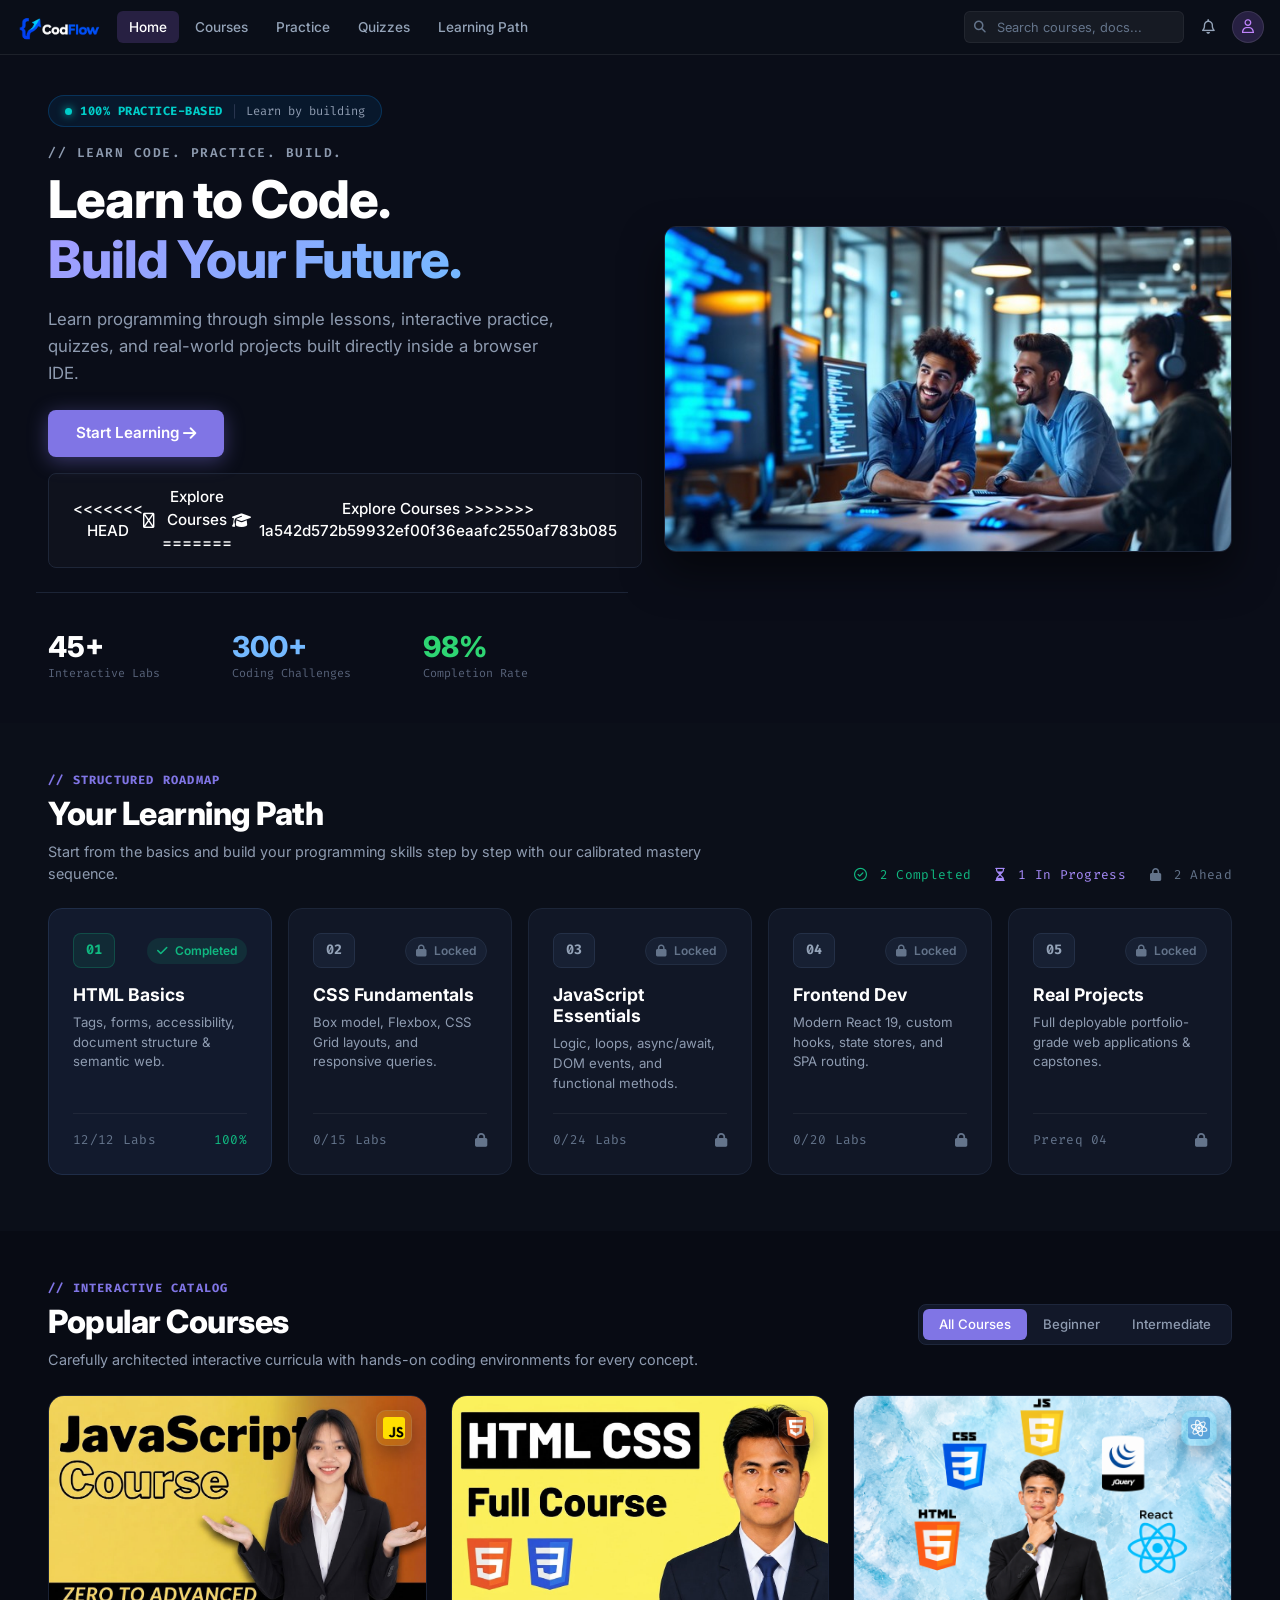
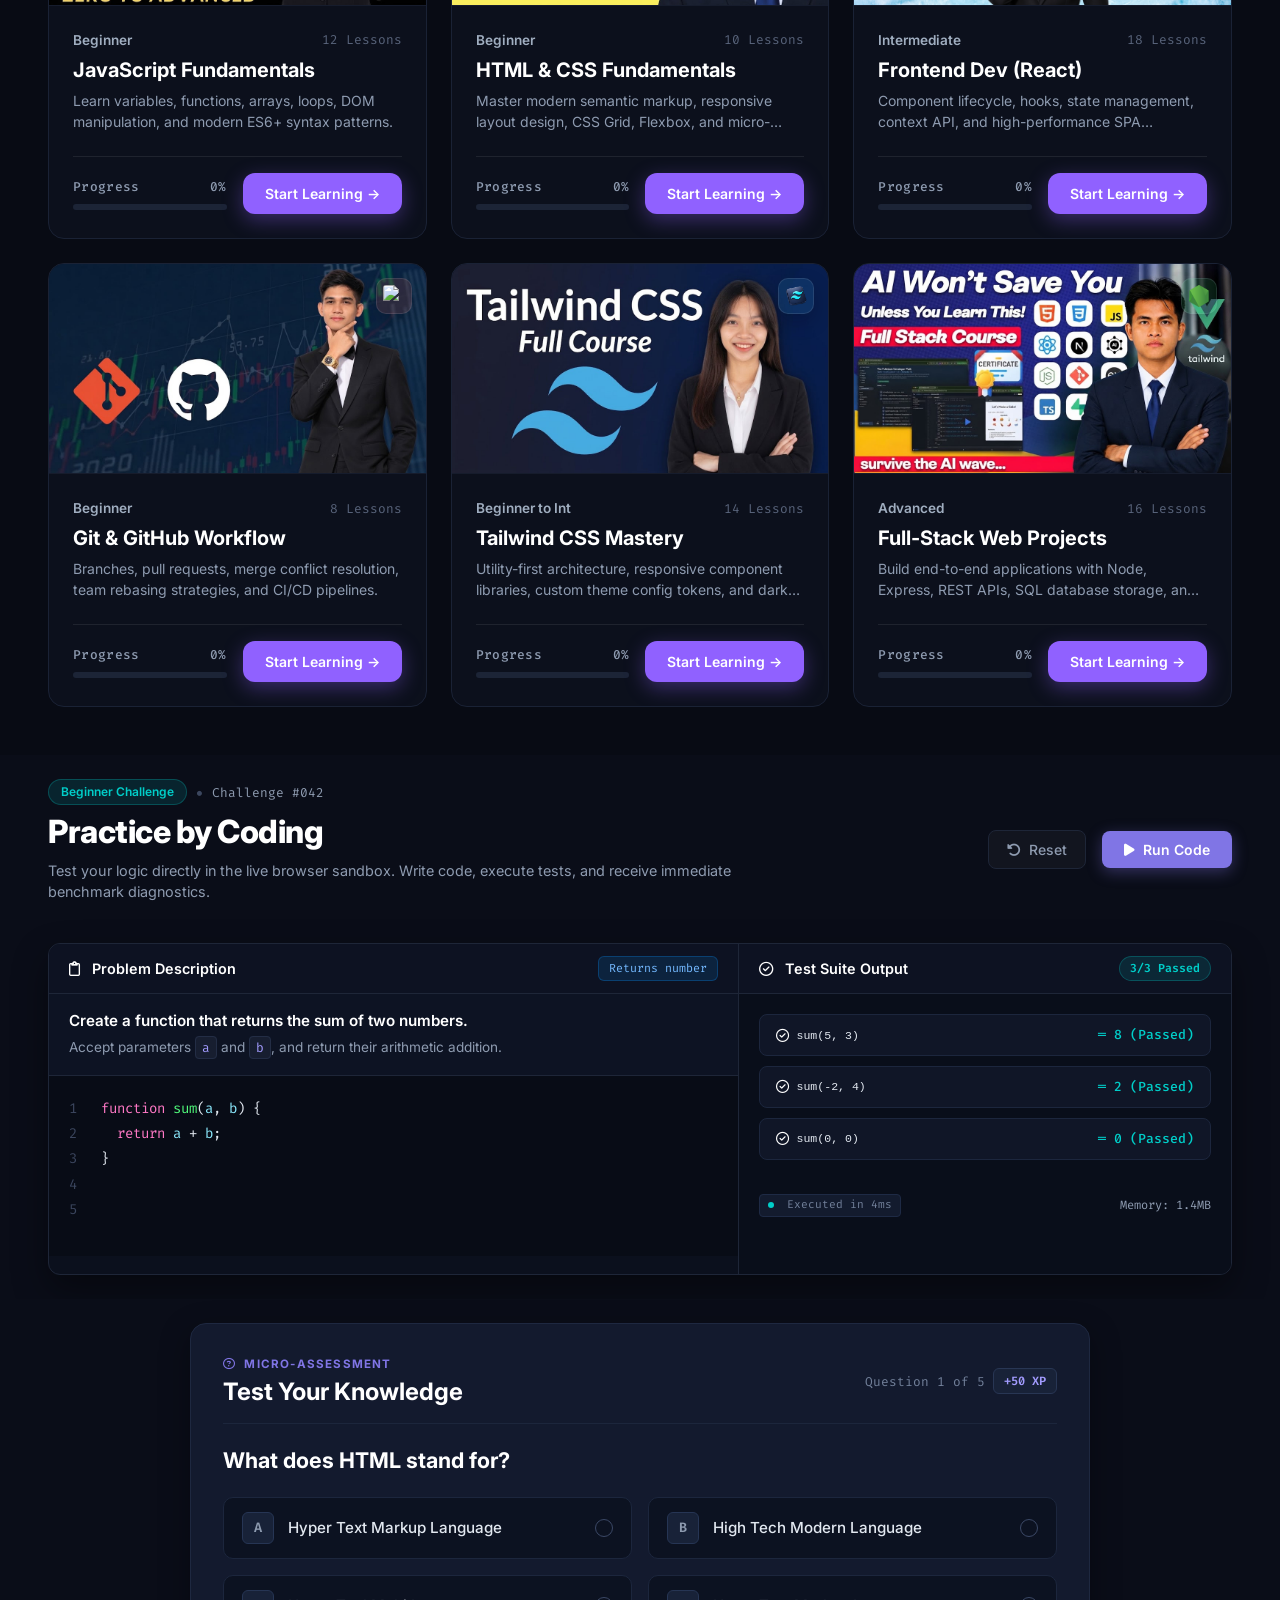
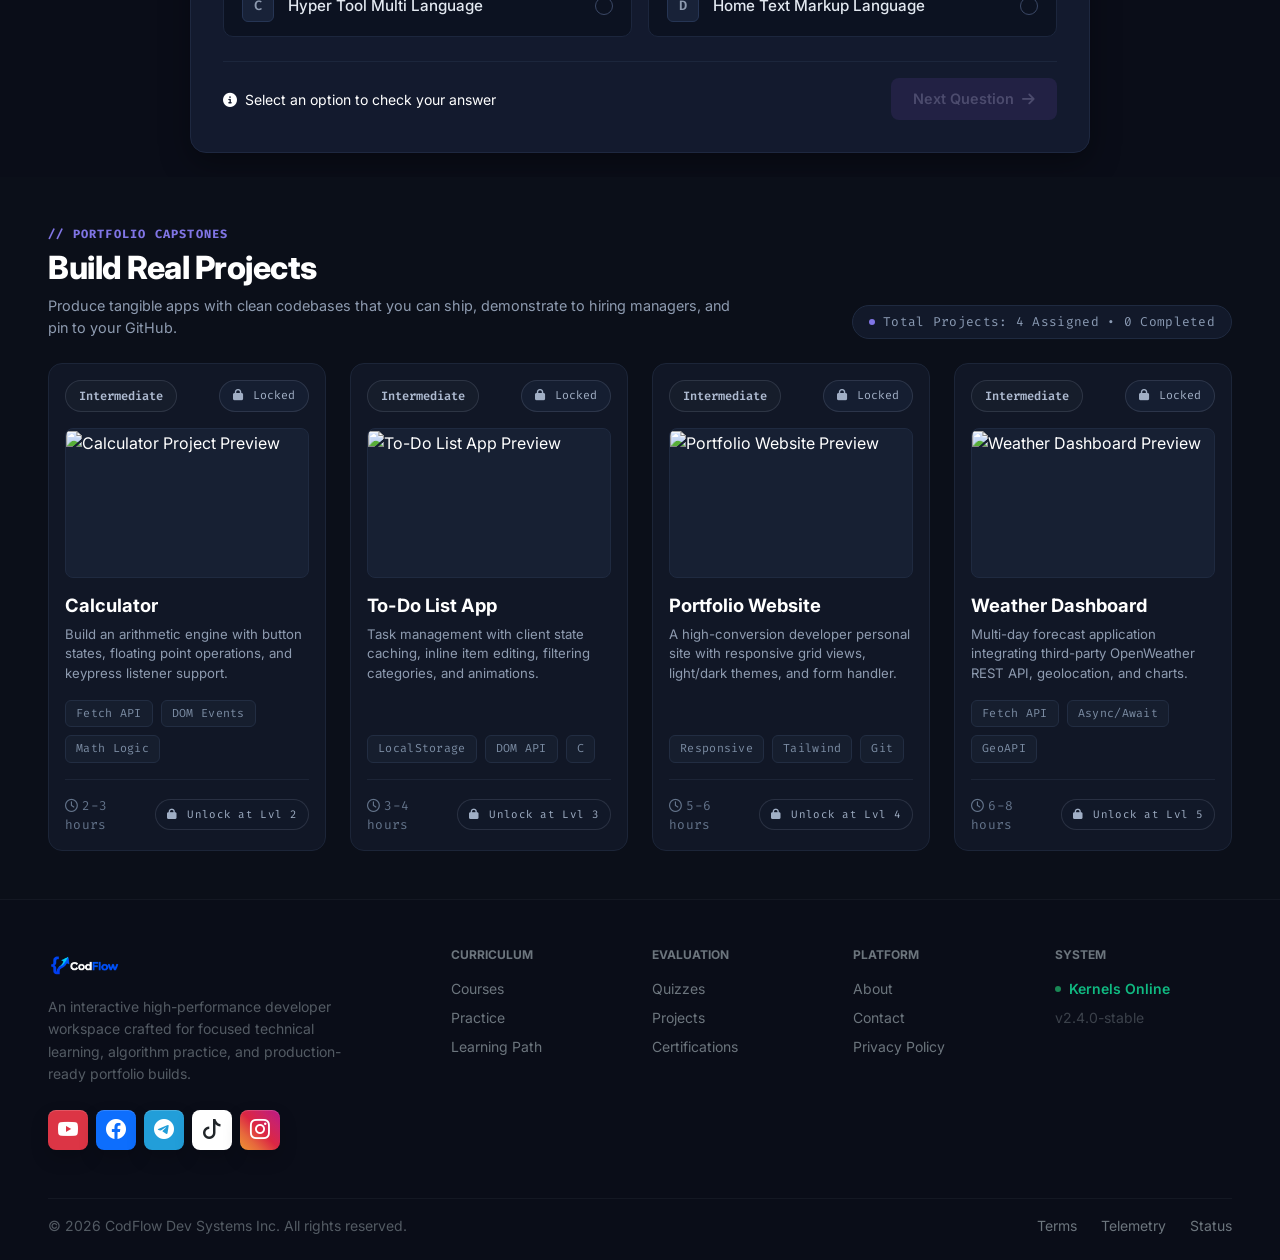
==== commit 2f0df679: "Merge branch 'main' of https://github.com/codflow-website/Codflow into javascripts-lesson" ====
--- a/index.html
+++ b/index.html
@@ -8,7 +8,7 @@
   <meta name="viewport" content="width=device-width, initial-scale=1.0" />
 
   <!-- Primary SEO Meta Tags -->
-  <title>CodFlow programming</title>
+  <title>CodFlow frontend course</title>
   <meta name="description"
     content="Master programming with CodFlow. Access interactive coding lessons, hands-on practice, and real-world projects all in one platform." />
   <meta name="keywords"
@@ -69,33 +69,6 @@
   <link rel="stylesheet" href="./css/style.css" />
 
   <!-- ============================= -->
-  <!-- STRUCTURED DATA / SCHEMA.ORG -->
-  <!-- ============================= -->
-  <script type="application/ld+json">
-  {
-    "@context": "https://schema.org",
-    "@type": "WebSite",
-    "name": "CodFlow",
-    "alternateName": "CodFlow Programming",
-    "url": "https://codflow-programming.vercel.app/",
-    "description": "CodFlow is a programming learning platform that provides coding lessons, practice exercises, and real-world programming projects.",
-    "inLanguage": "en",
-    "logo": "https://codflow-programming.vercel.app/img/logo.png",
-    "publisher": {
-      "@type": "Organization",
-      "name": "CodFlow",
-      "logo": "https://codflow-programming.vercel.app/img/logo.png"
-    },
-    "potentialAction": {
-      "@type": "SearchAction",
-      "target": {
-        "@type": "EntryPoint",
-        "urlTemplate": "https://codflow-programming.vercel.app/?q={search_term_string}"
-      },
-      "query-input": "required name=search_term_string"
-    }
-  }
-  </script>
   <link rel="stylesheet" href="https://cdn.jsdelivr.net/npm/bootstrap-icons@1.11.3/font/bootstrap-icons.min.css">
 </head>
 
@@ -194,7 +167,11 @@
               Start Learning <i class="fa-solid fa-arrow-right ms-1"></i>
             </a>
             <a href="#courses" class="btn btn-hero-outline">
+<<<<<<< HEAD
+              <i class="fa-regular fa-book-open me-2"></i> Explore Courses
+=======
               <i class="fa-solid fa-graduation-cap me-2"></i> Explore Courses
+>>>>>>> 1a542d572b59932ef00f36eaafc2550af783b085
             </a>
           </div>
 
@@ -1045,7 +1022,7 @@
         <div class="col-lg-4 col-md-12 pe-lg-5">
           <!-- Logo Image Placeholder -->
           <div class="mb-3">
-            <img src="../img/logo.png" alt="CodFlow Logo" class="img-fluid" style="height: 32px;">
+            <img src="./img/logo.png" alt="CodFlow Logo" class="img-fluid" style="height: 32px;">
           </div>
 
           <!-- Description -->
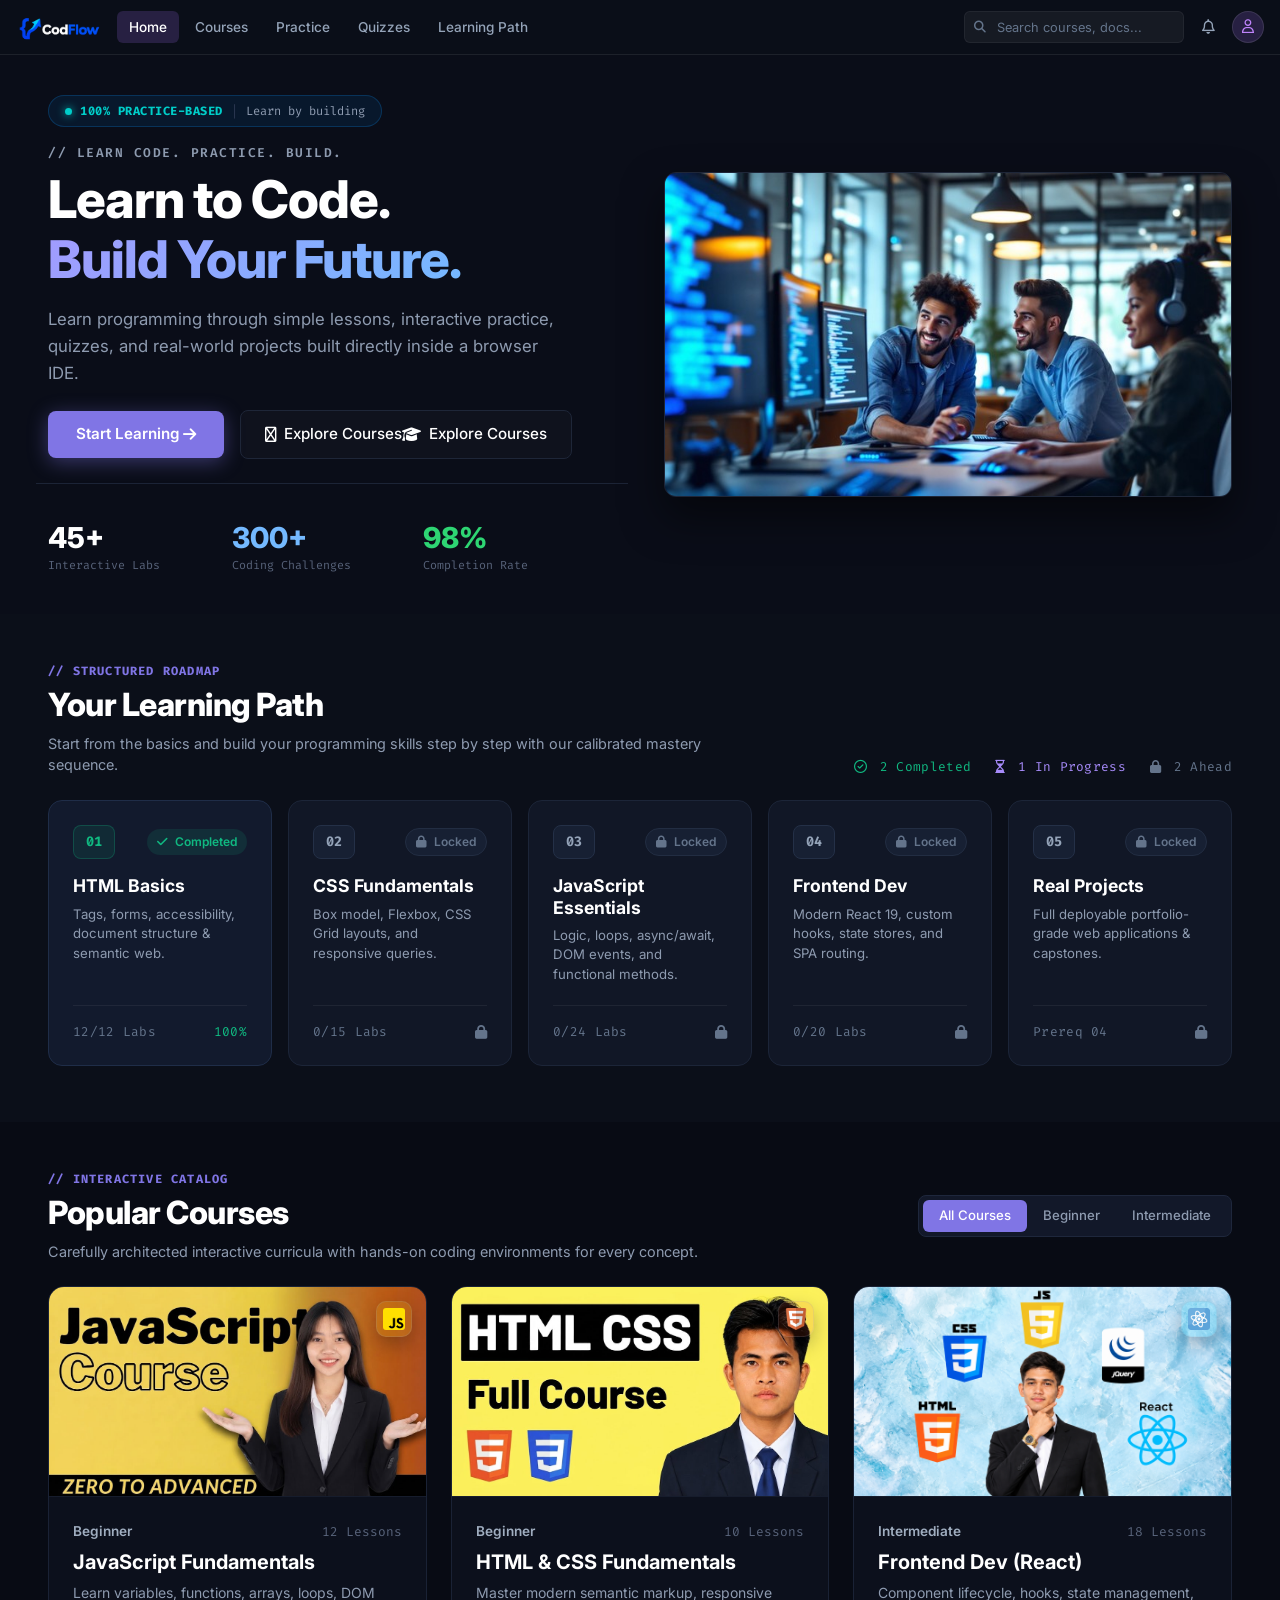
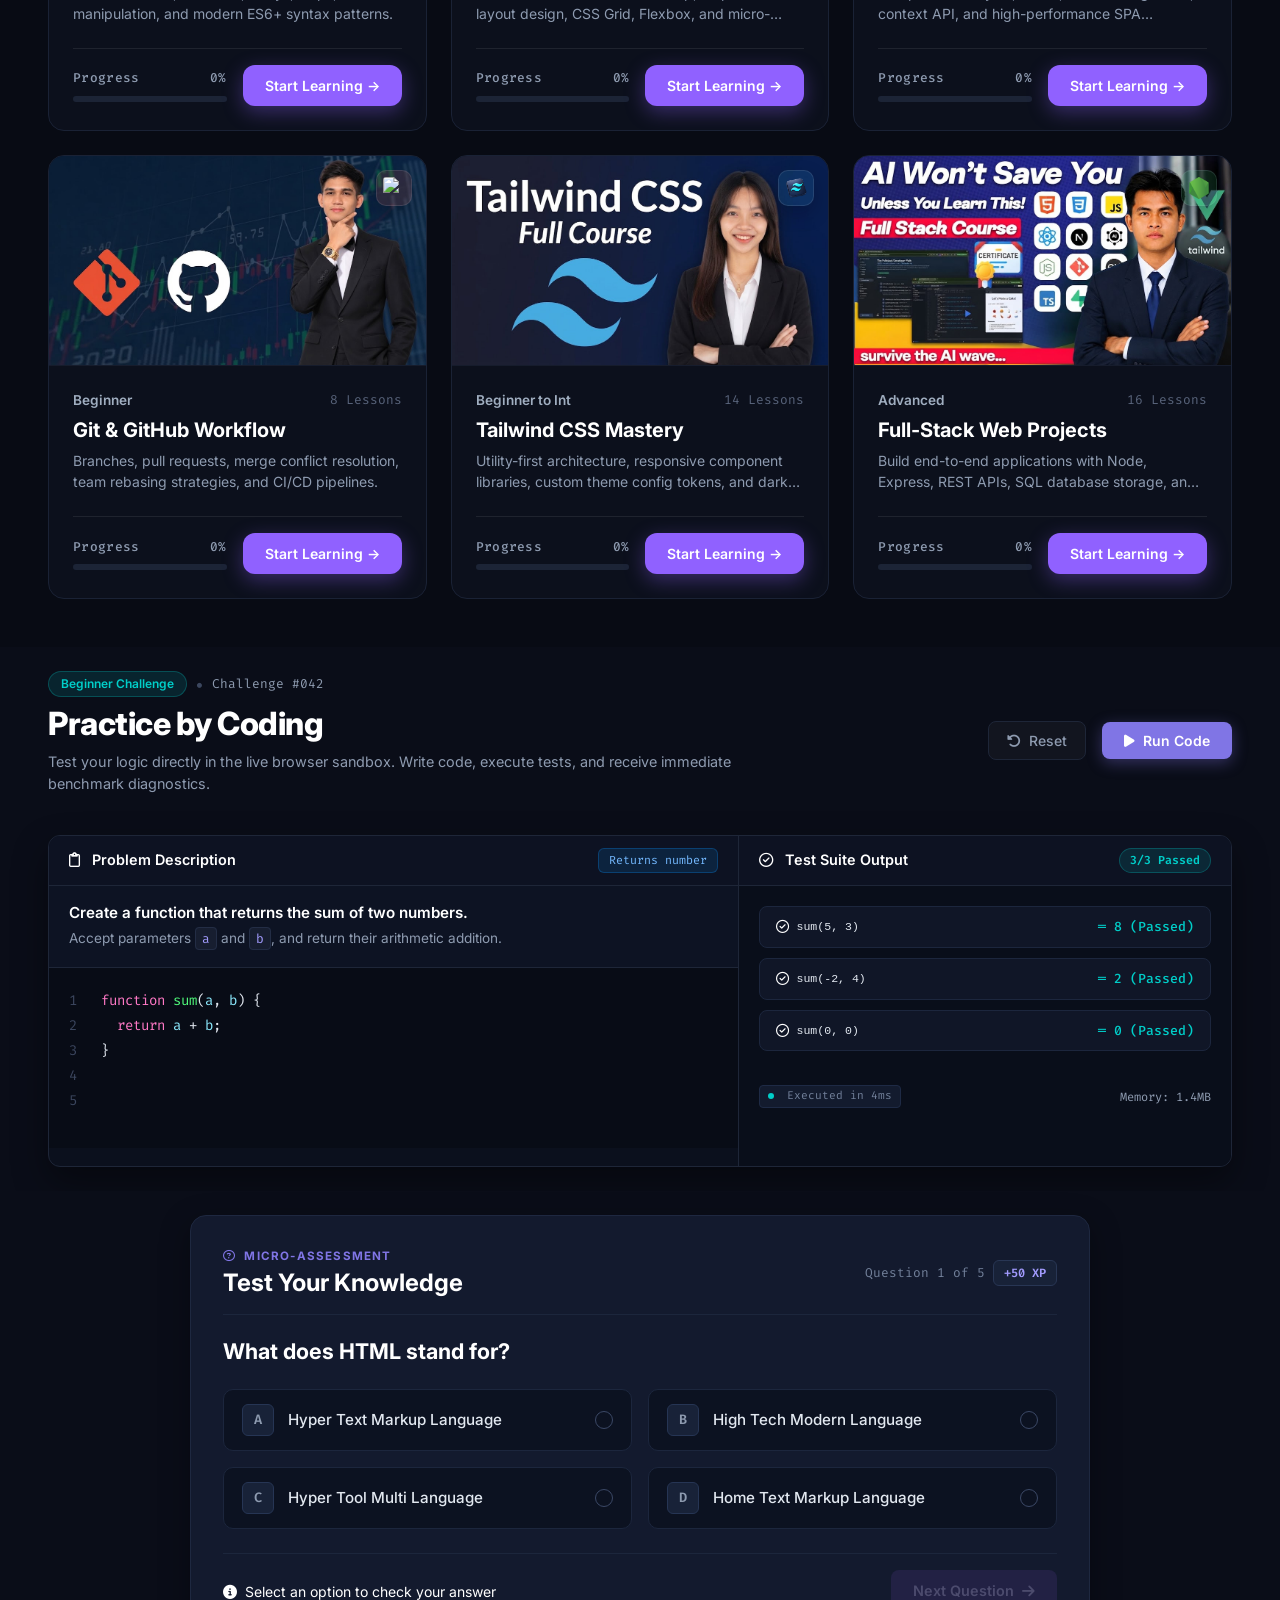
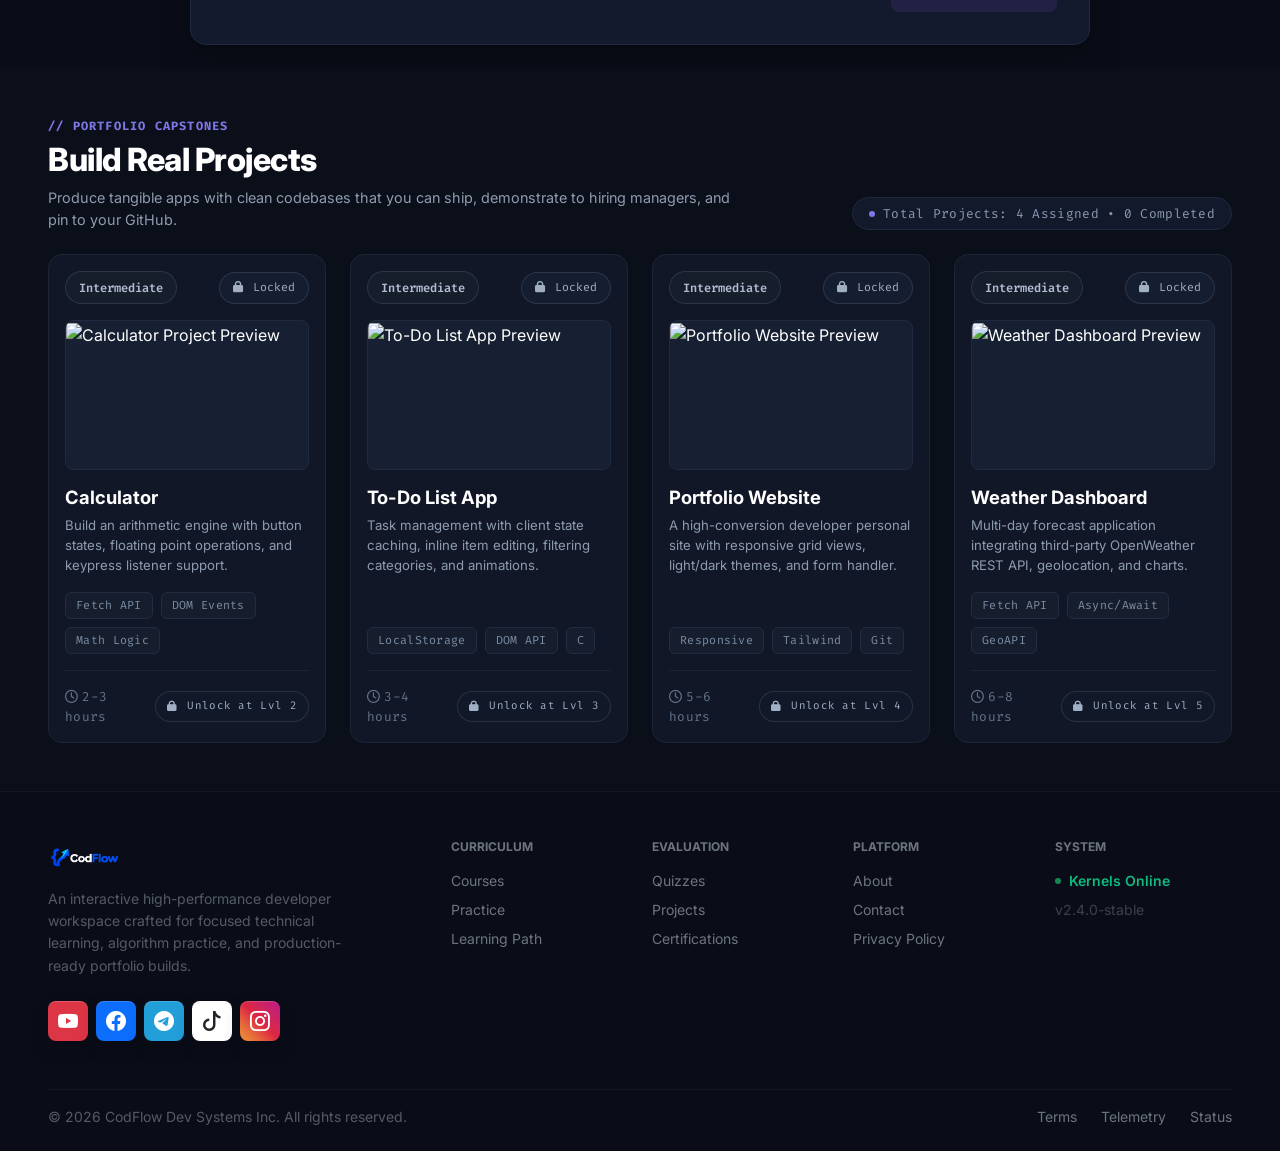
==== commit 993c9bb6: "Update index.html" ====
--- a/index.html
+++ b/index.html
@@ -167,11 +167,8 @@
               Start Learning <i class="fa-solid fa-arrow-right ms-1"></i>
             </a>
             <a href="#courses" class="btn btn-hero-outline">
-<<<<<<< HEAD
               <i class="fa-regular fa-book-open me-2"></i> Explore Courses
-=======
               <i class="fa-solid fa-graduation-cap me-2"></i> Explore Courses
->>>>>>> 1a542d572b59932ef00f36eaafc2550af783b085
             </a>
           </div>
 
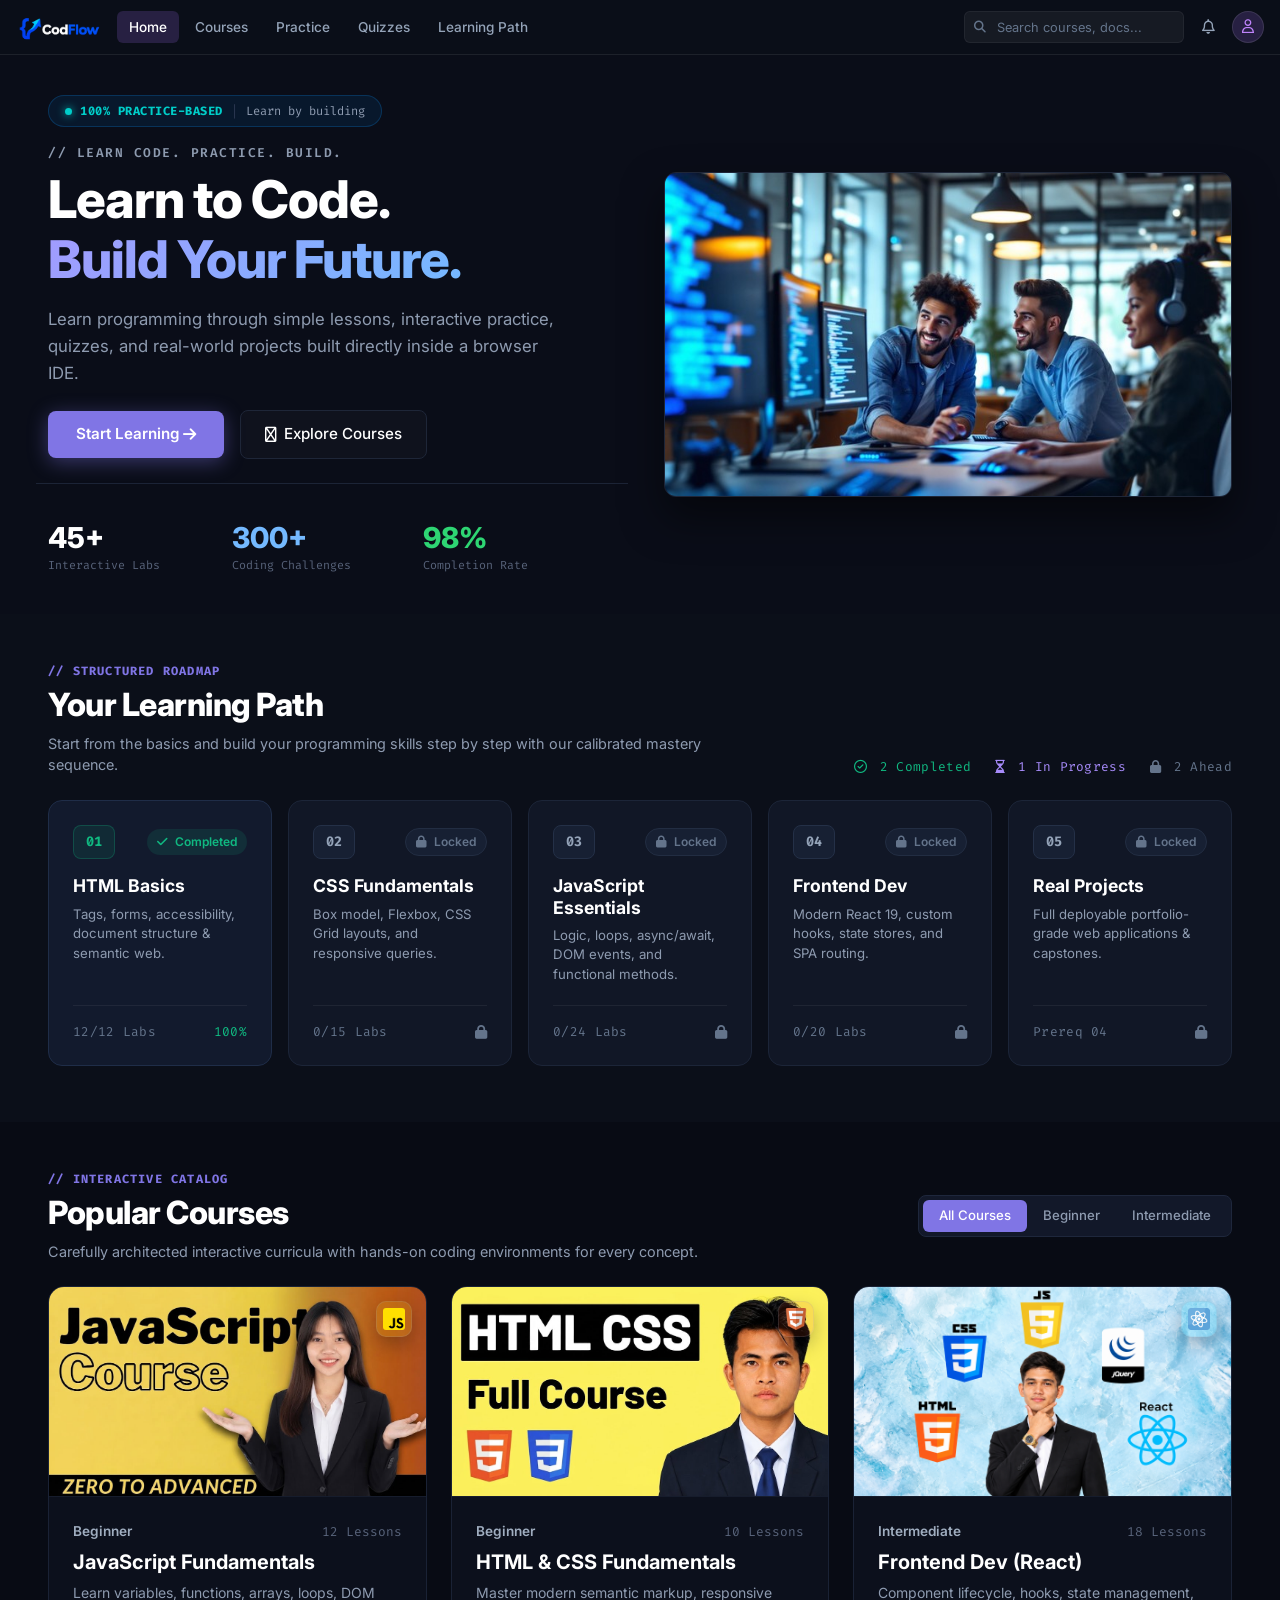
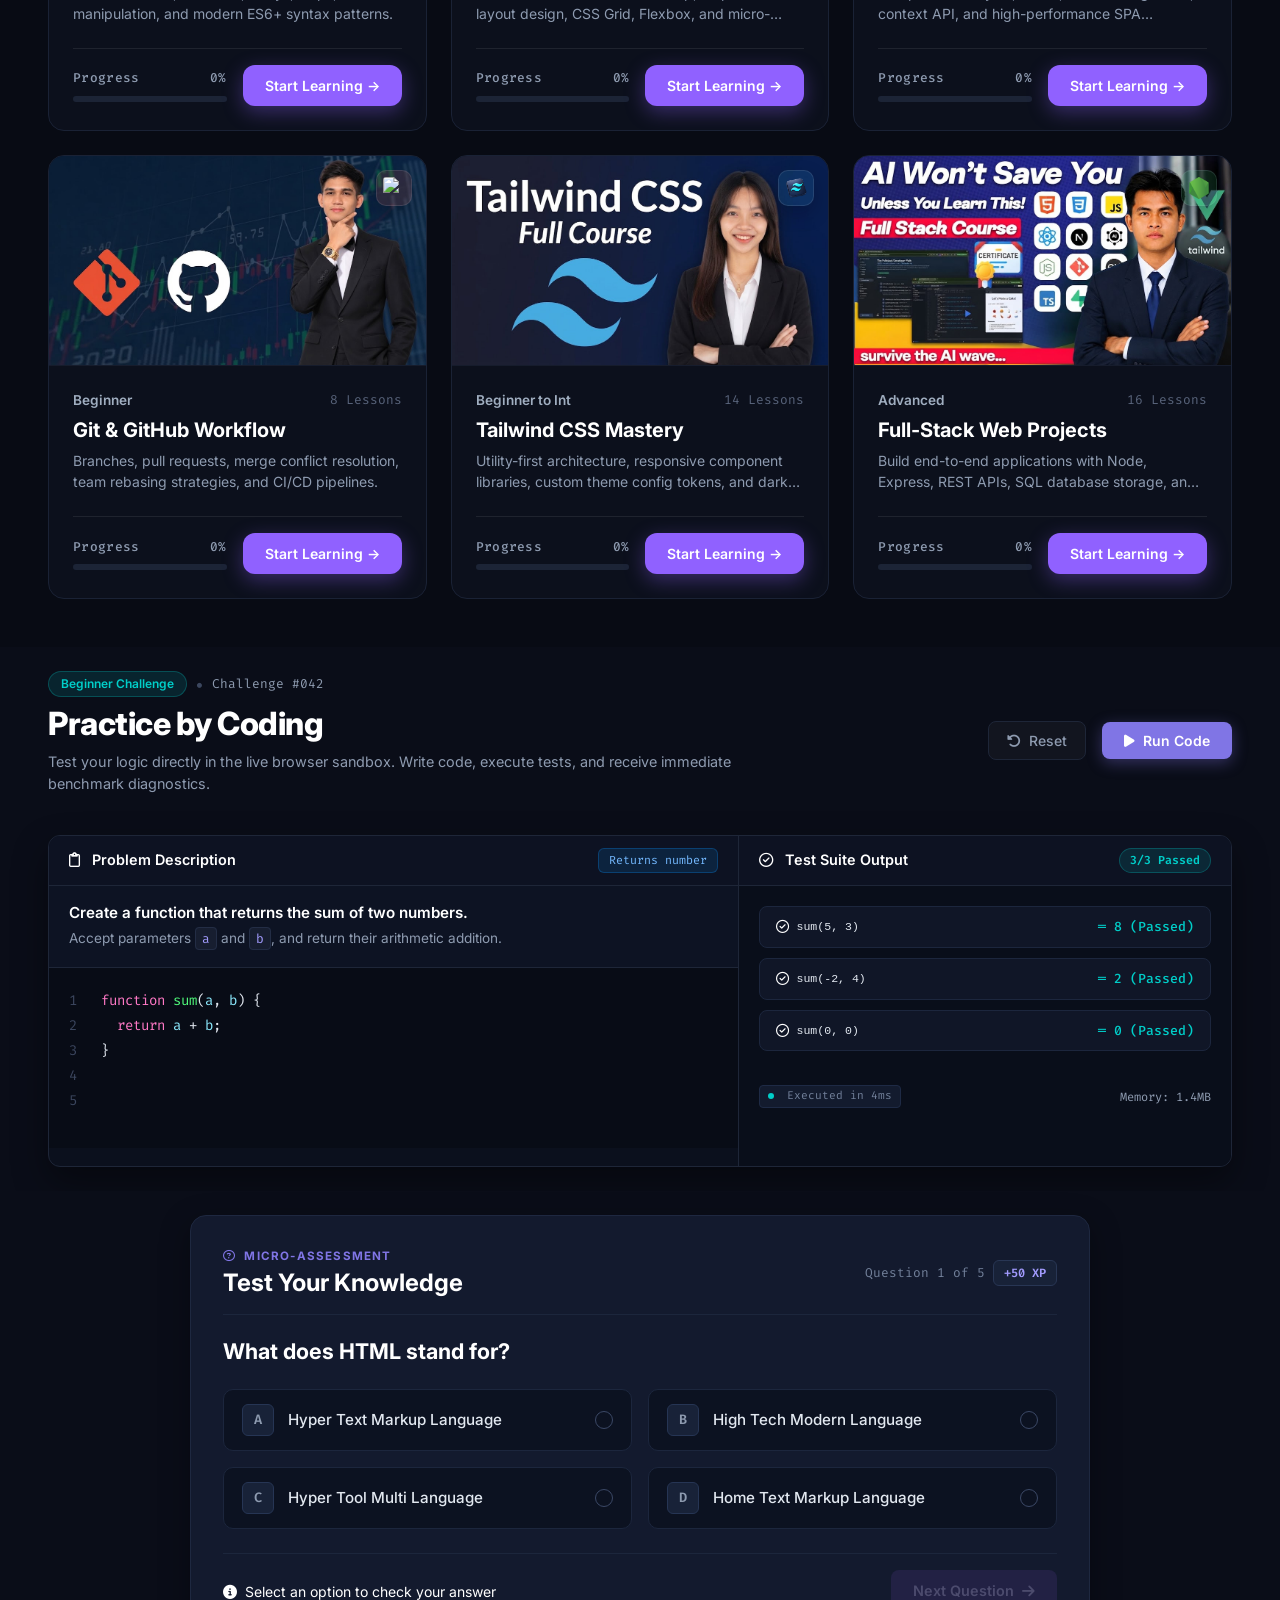
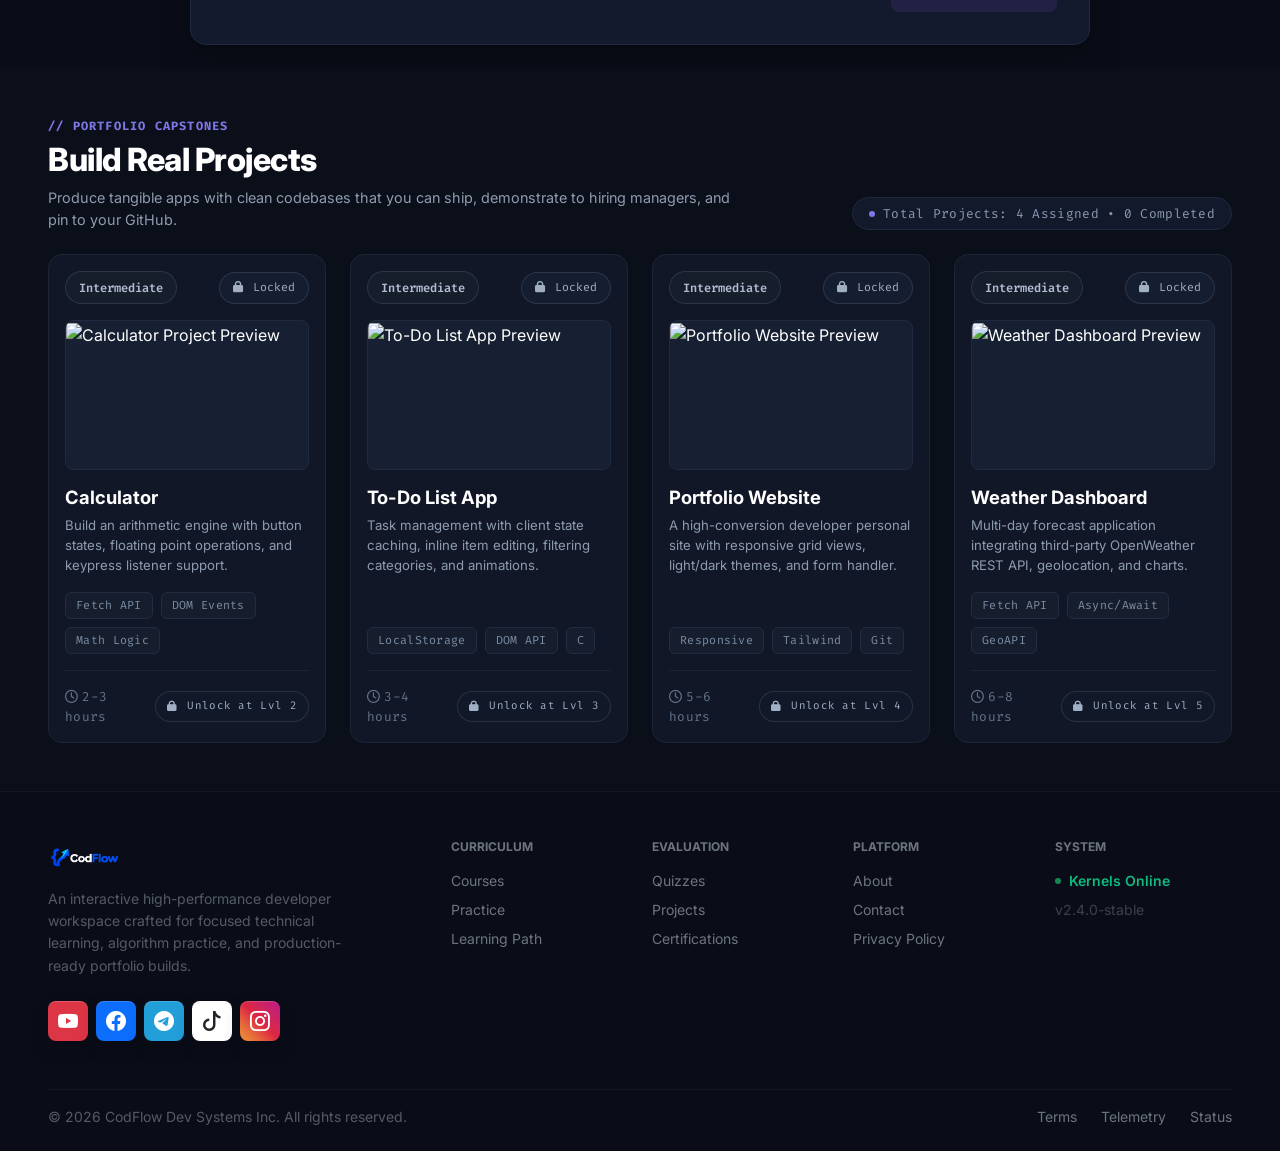
==== commit d9e68e6b: "Update index.html" ====
--- a/index.html
+++ b/index.html
@@ -168,7 +168,6 @@
             </a>
             <a href="#courses" class="btn btn-hero-outline">
               <i class="fa-regular fa-book-open me-2"></i> Explore Courses
-              <i class="fa-solid fa-graduation-cap me-2"></i> Explore Courses
             </a>
           </div>
 
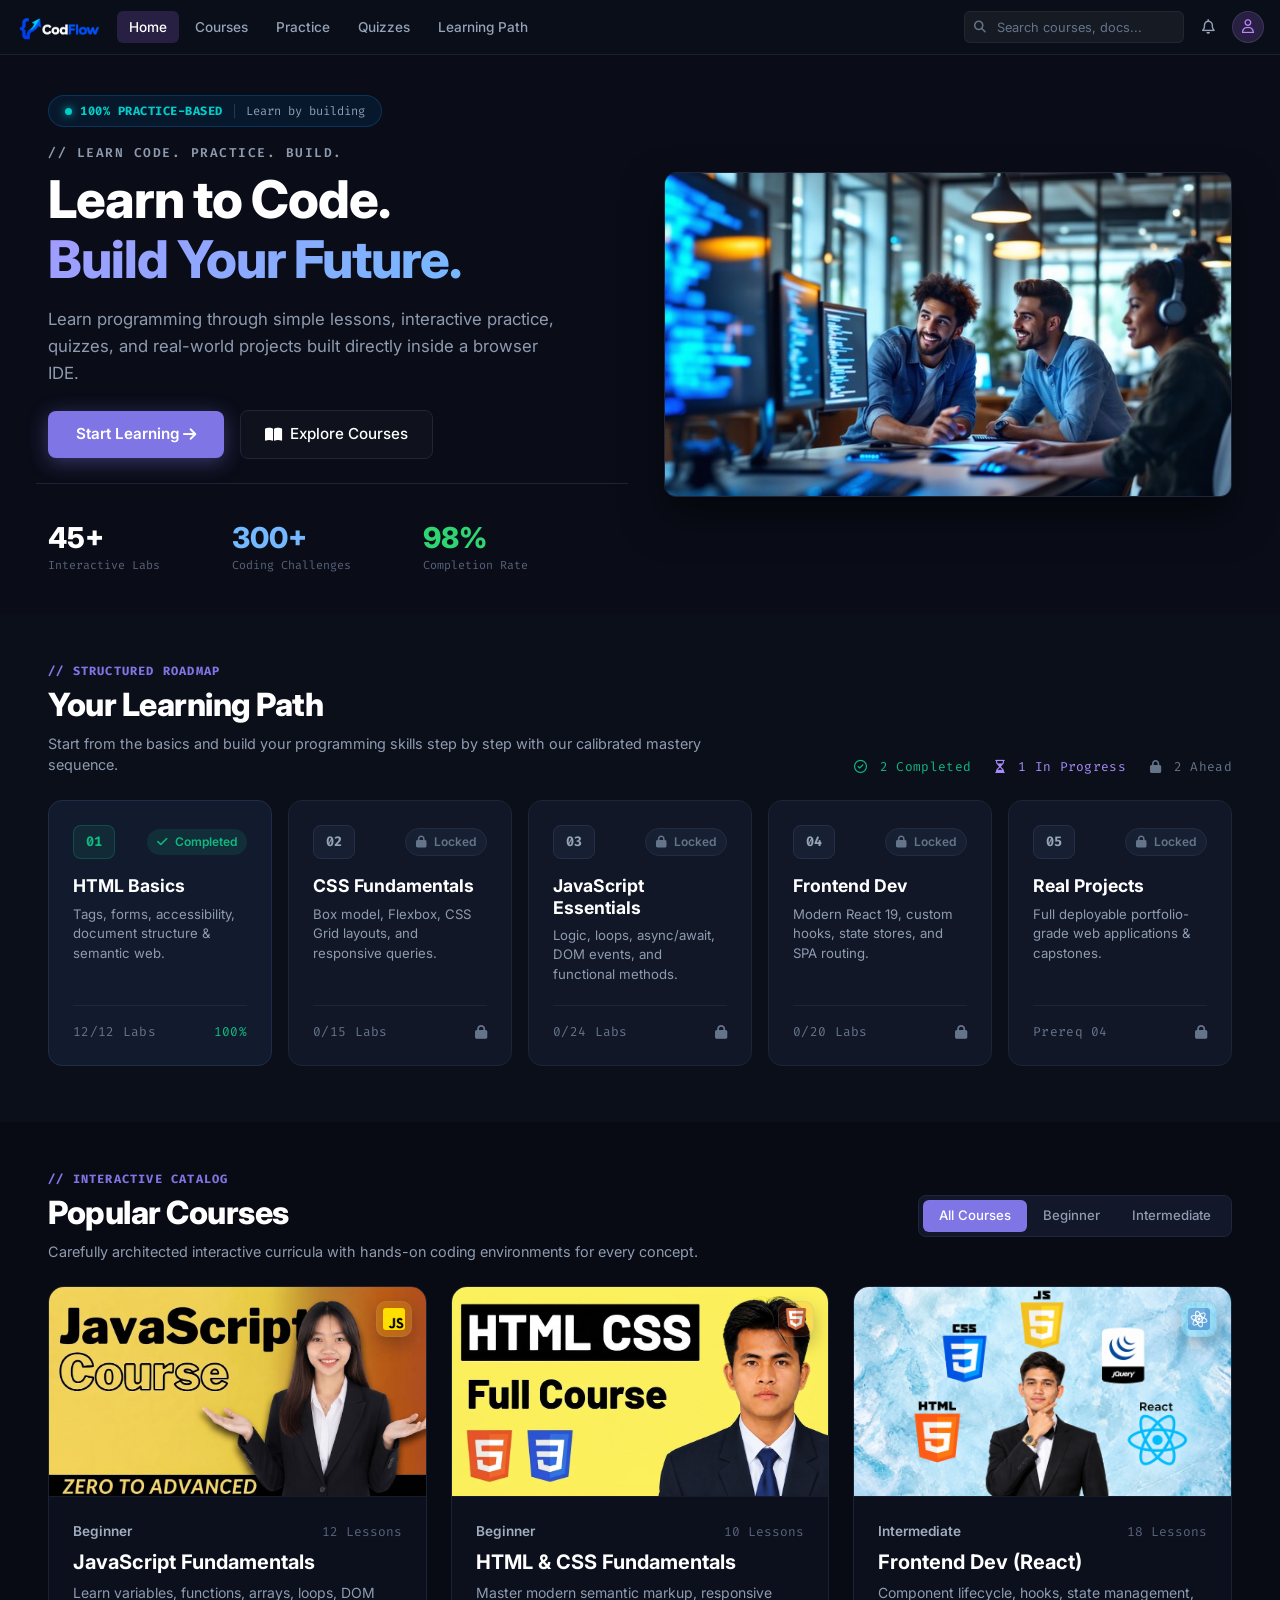
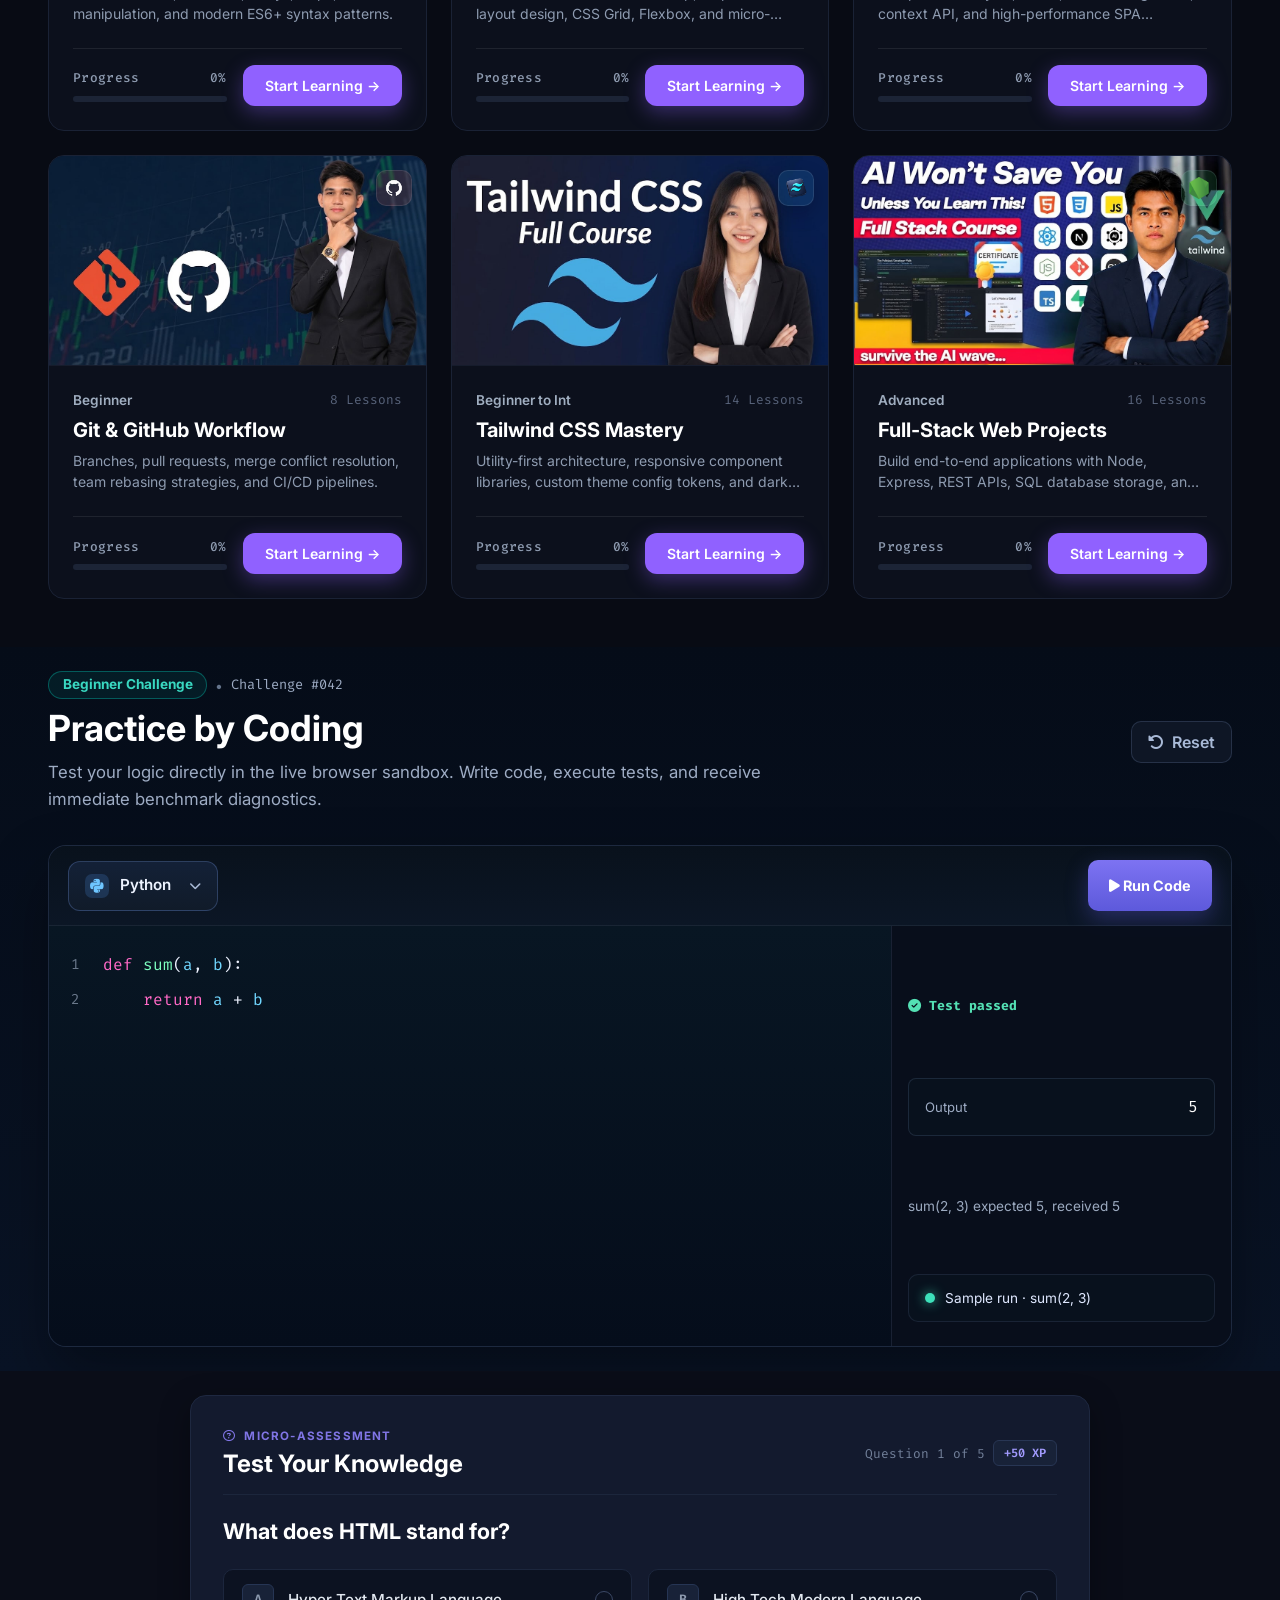
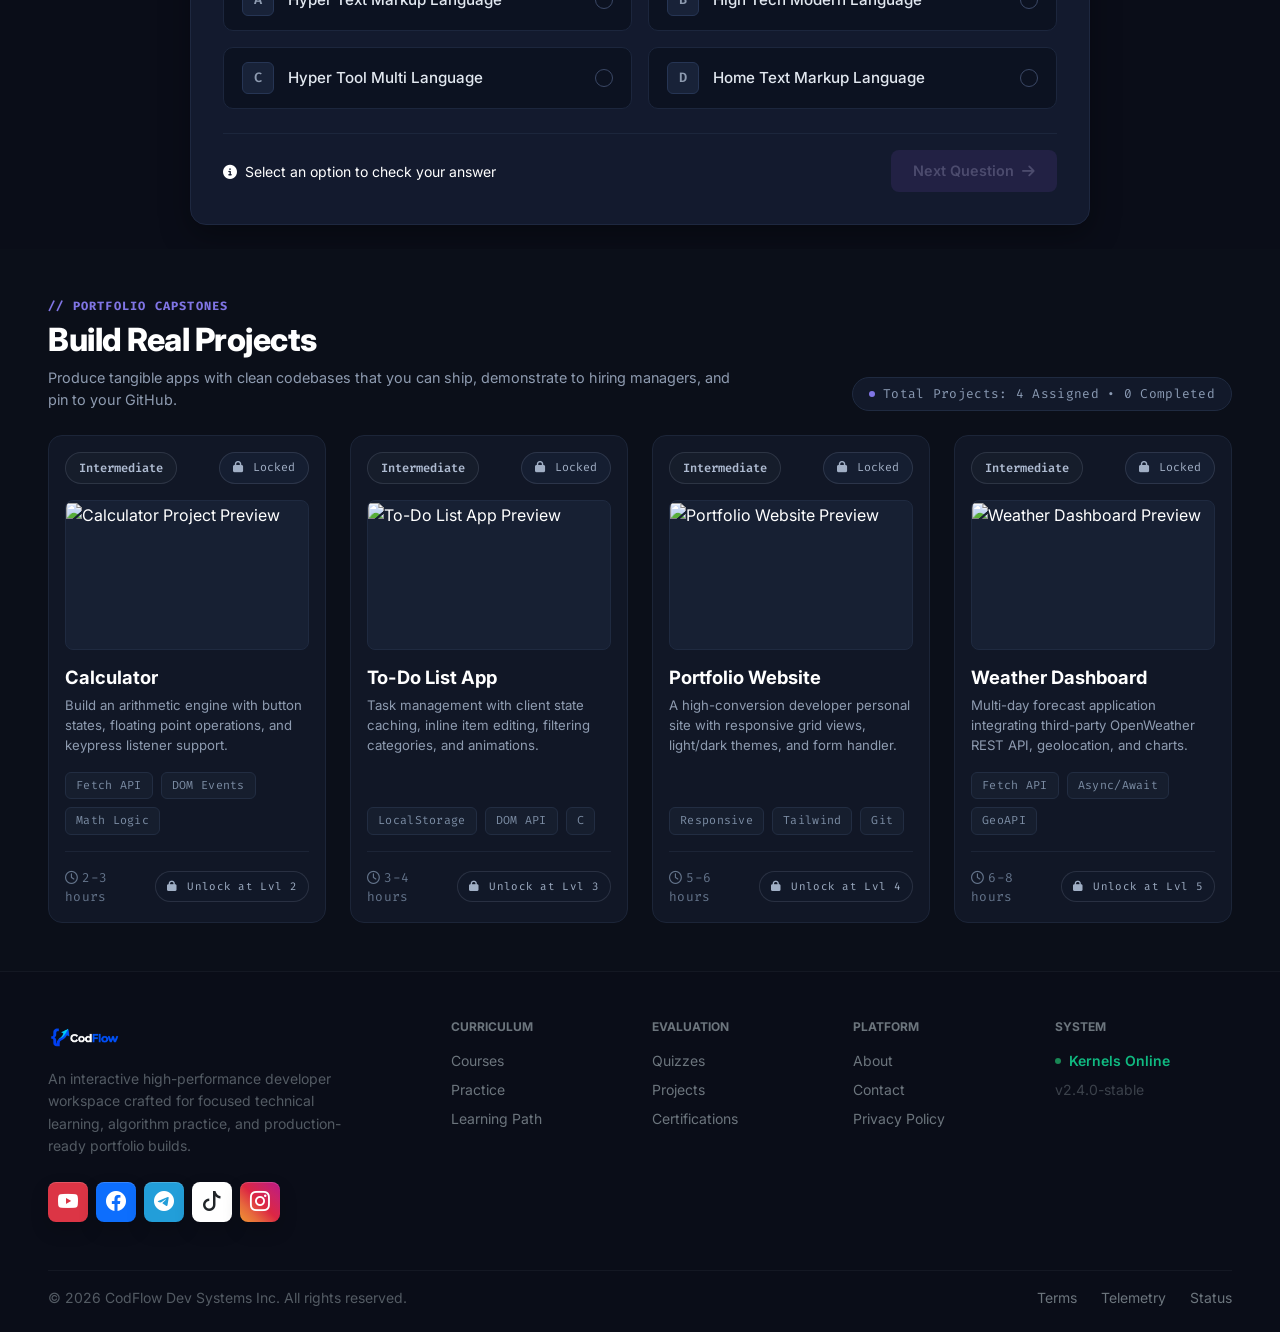
==== commit efc8d929: "fix bug website" ====
--- a/index.html
+++ b/index.html
@@ -8,7 +8,7 @@
   <meta name="viewport" content="width=device-width, initial-scale=1.0" />
 
   <!-- Primary SEO Meta Tags -->
-  <title>CodFlow frontend course</title>
+  <title>CodFlow programming</title>
   <meta name="description"
     content="Master programming with CodFlow. Access interactive coding lessons, hands-on practice, and real-world projects all in one platform." />
   <meta name="keywords"
@@ -167,7 +167,7 @@
               Start Learning <i class="fa-solid fa-arrow-right ms-1"></i>
             </a>
             <a href="#courses" class="btn btn-hero-outline">
-              <i class="fa-regular fa-book-open me-2"></i> Explore Courses
+              <i class="fa-solid fa-book-open me-2"></i> Explore Courses
             </a>
           </div>
 
@@ -615,143 +615,120 @@
     </div>
   </section>
 
-
-  <!-- Practice by Coding -->
-  <section id="prcticebycoding" class="practice-coding-section py-4">
-    <div class="container-fluid px-4 px-lg-5">
-
-      <!-- Header Area -->
-      <div class="d-flex flex-column flex-md-row justify-content-between align-items-md-center mb-4">
-        <div>
-          <div class="d-flex align-items-center gap-2 mb-2">
-            <span class="challenge-badge">Beginner Challenge</span>
-            <span class="badge-dot">•</span>
-            <span class="challenge-id">Challenge #042</span>
-          </div>
-          <h2 class="section-title">Practice by Coding</h2>
-          <p class="section-description">
-            Test your logic directly in the live browser sandbox. Write code, execute tests, and receive
-            immediate benchmark diagnostics.
-          </p>
-        </div>
-
-        <!-- Action Buttons -->
-        <div class="d-flex align-items-center gap-3 mt-3 mt-md-0">
-          <button type="button" class="btn btn-reset">
-            <i class="fa-solid fa-rotate-left me-1"></i> Reset
+ <!-- Practice by Coding -->
+<section id="prcticebycoding" class="practice-coding-section py-4">
+  <div class="container-fluid px-4 px-lg-5">
+    
+    <!-- Section Header (Added based on reference image) -->
+    <div class="section-header mb-4 d-flex flex-column flex-lg-row justify-content-between align-items-lg-center gap-3">
+      <div class="header-content">
+        <div class="header-badges mb-2 d-flex align-items-center gap-2">
+          <span class="badge beginner-badge">Beginner Challenge</span>
+          <span class="text-muted small">•</span>
+          <span class="challenge-id text-muted small">Challenge #042</span>
+        </div>
+        <h2 class="section-title text-white fw-bold mb-1">Practice by Coding</h2>
+        <p class="section-subtitle text-muted mb-0">Test your logic directly in the live browser sandbox. Write code, execute tests, and receive immediate benchmark diagnostics.</p>
+      </div>
+      <div class="header-actions d-flex align-items-center gap-2">
+        <button class="btn btn-outline-secondary reset-btn px-3 py-2" type="button">
+          <i class="fa-solid fa-rotate-left me-1"></i> Reset
+        </button>
+        <!-- Note: Main run button is already inside the editor-topbar, but if you want the header one as well: -->
+        <!-- <button class="btn btn-primary run-code-btn px-4 py-2" type="button">
+          <i class="fa-solid fa-play me-1"></i> Run Code
+        </button> -->
+      </div>
+    </div>
+
+    <div class="practice-shell">
+      <div class="editor-topbar">
+        <div class="language-picker">
+          <button class="language-pill" type="button">
+            <i class="fa-brands fa-python lang-icon python" aria-hidden="true"></i>
+            <span>Python</span>
+            <i class="fa-solid fa-chevron-down"></i>
           </button>
-          <button type="button" class="btn btn-run-code">
-            <i class="fa-solid fa-play me-1"></i> Run Code
-          </button>
-        </div>
-      </div>
-
-      <!-- Interactive Editor Grid Container -->
-      <div class="practice-box">
-        <div class="row g-0">
-
-          <!-- Left Panel: Problem & Code Input -->
-          <div class="col-lg-7 border-panel-right">
-            <!-- Problem Title Header -->
-            <div class="panel-header d-flex justify-content-between align-items-center">
-              <span class="panel-title">
-                <i class="fa-regular fa-clipboard me-2"></i> Problem Description
-              </span>
-              <span class="return-type-badge">Returns number</span>
-            </div>
-
-            <!-- Problem Description Text -->
-            <div class="problem-desc-body">
-              <h3 class="problem-heading">Create a function that returns the sum of two numbers.</h3>
-              <p class="problem-subtext">
-                Accept parameters <code class="code-param">a</code> and <code class="code-param">b</code>, and
-                return their arithmetic addition.
-              </p>
-            </div>
-
-            <!-- Code Editor Workspace -->
-            <div class="editor-workspace">
-              <div class="code-line">
-                <span class="line-num">1</span>
-                <span class="code-text"><span class="syn-keyword">function</span> <span
-                    class="syn-func">sum</span>(<span class="syn-param">a</span>, <span class="syn-param">b</span>)
-                  {</span>
-              </div>
-              <div class="code-line">
-                <span class="line-num">2</span>
-                <span class="code-text">&nbsp;&nbsp;<span class="syn-keyword">return</span> <span
-                    class="syn-param">a</span> + <span class="syn-param">b</span>;</span>
-              </div>
-              <div class="code-line">
-                <span class="line-num">3</span>
-                <span class="code-text">}</span>
-              </div>
-              <div class="code-line"><span class="line-num">4</span><span class="code-text"></span></div>
-              <div class="code-line"><span class="line-num">5</span><span class="code-text"></span></div>
-            </div>
-          </div>
-
-          <!-- Right Panel: Test Suite Output -->
-          <div class="col-lg-5">
-            <div class="panel-header d-flex justify-content-between align-items-center">
-              <span class="panel-title text-success-teal">
-                <i class="fa-regular fa-circle-check me-2"></i> Test Suite Output
-              </span>
-              <span class="passed-count-badge">3/3 Passed</span>
-            </div>
-
-            <div class="test-suite-body">
-              <!-- Test Case Item 1 -->
-              <div class="test-case-item">
-                <div class="d-flex align-items-center">
-                  <i class="fa-regular fa-circle-check text-success-teal me-2"></i>
-                  <code class="test-code">sum(5, 3)</code>
-                </div>
-                <div class="test-result">
-                  <span class="result-icon">═</span>
-                  <span class="result-value">8 (Passed)</span>
-                </div>
-              </div>
-
-              <!-- Test Case Item 2 -->
-              <div class="test-case-item">
-                <div class="d-flex align-items-center">
-                  <i class="fa-regular fa-circle-check text-success-teal me-2"></i>
-                  <code class="test-code">sum(-2, 4)</code>
-                </div>
-                <div class="test-result">
-                  <span class="result-icon">═</span>
-                  <span class="result-value">2 (Passed)</span>
-                </div>
-              </div>
-
-              <!-- Test Case Item 3 -->
-              <div class="test-case-item">
-                <div class="d-flex align-items-center">
-                  <i class="fa-regular fa-circle-check text-success-teal me-2"></i>
-                  <code class="test-code">sum(0, 0)</code>
-                </div>
-                <div class="test-result">
-                  <span class="result-icon">═</span>
-                  <span class="result-value">0 (Passed)</span>
-                </div>
-              </div>
-
-              <!-- Execution Benchmark Footer -->
-              <div class="execution-footer d-flex justify-content-between align-items-center mt-4">
-                <span class="execution-time">
-                  <span class="active-dot"></span> Executed in 4ms
-                </span>
-                <span class="execution-memory">Memory: 1.4MB</span>
-              </div>
-            </div>
-          </div>
-
-        </div>
-      </div>
-
+
+          <div class="language-menu" aria-label="Language selector">
+            <button class="menu-option active" type="button">
+              <i class="fa-brands fa-python lang-icon python" aria-hidden="true"></i>
+              <span>Python</span>
+            </button>
+            <button class="menu-option" type="button">
+              <i class="fa-brands fa-js lang-icon js" aria-hidden="true"></i>
+              <span>JavaScript</span>
+            </button>
+            <button class="menu-option" type="button">
+              <i class="fa-brands fa-java lang-icon java" aria-hidden="true"></i>
+              <span>Java</span>
+            </button>
+            <button class="menu-option" type="button">
+              <i class="fa-solid fa-code lang-icon cpp" aria-hidden="true"></i>
+              <span>C++</span>
+            </button>
+            <button class="menu-option" type="button">
+              <i class="fa-solid fa-hashtag lang-icon csharp" aria-hidden="true"></i>
+              <span>C#</span>
+            </button>
+            <button class="menu-option" type="button">
+              <i class="fa-brands fa-php lang-icon php" aria-hidden="true"></i>
+              <span>PHP</span>
+            </button>
+            <button class="menu-option" type="button">
+              <i class="fa-brands fa-html5 lang-icon html" aria-hidden="true"></i>
+              <span>HTML</span>
+            </button>
+            <button class="menu-option" type="button">
+              <i class="fa-brands fa-css3-alt lang-icon css" aria-hidden="true"></i>
+              <span>CSS</span>
+            </button>
+            <button class="menu-option" type="button">
+              <i class="fa-solid fa-code lang-icon ts" aria-hidden="true"></i>
+              <span>TypeScript</span>
+            </button>
+          </div>
+        </div>
+
+        <button class="practice-run-btn" type="button">
+          <i class="fa-solid fa-play"></i>
+          Run Code
+        </button>
+      </div>
+
+      <div class="editor-layout">
+        <div class="code-panel">
+          <div class="code-surface">
+            <div class="code-line">
+              <span class="line-number">1</span>
+              <span class="code-text"><span class="syn-keyword">def</span> <span class="syn-func">sum</span>(<span class="syn-param">a</span>, <span class="syn-param">b</span>):</span>
+            </div>
+            <div class="code-line">
+              <span class="line-number">2</span>
+              <span class="code-text">&nbsp;&nbsp;&nbsp;&nbsp;<span class="syn-keyword">return</span> <span class="syn-param">a</span> + <span class="syn-param">b</span></span>
+            </div>
+          </div>
+        </div>
+
+        <aside class="output-panel">
+          <div class="practice-results">
+            <div class="test-pass"><i class="fa-solid fa-circle-check"></i> Test passed</div>
+            <div class="result-output">
+              <span>Output</span>
+              <code>5</code>
+            </div>
+            <p class="result-detail">sum(2, 3) expected 5, received 5</p>
+          </div>
+
+          <div class="execution-status">
+            <span class="status-dot"></span>
+            <span>Sample run · sum(2, 3)</span>
+          </div>
+        </aside>
+      </div>
     </div>
-  </section>
+  </div>
+</section>
 
   <!-- Test Your Knowledge -->
   <section id="quizes" class="quiz-section py-4">
@@ -1136,7 +1113,6 @@
     </div>
   </footer>
 
-
   <!-- Bootstrap 5 JS -->
   <script src="https://cdn.jsdelivr.net/npm/bootstrap@5.3.2/dist/js/bootstrap.bundle.min.js"></script>
   <script>
@@ -1148,6 +1124,35 @@
         link.classList.add("active");
       });
     });
+
+    const languagePicker = document.querySelector(".language-picker");
+    if (languagePicker) {
+      const languageButton = languagePicker.querySelector(".language-pill");
+      const languageLabel = languageButton.querySelector("span:nth-of-type(2)");
+      const menuOptions = languagePicker.querySelectorAll(".menu-option");
+
+      languageButton.addEventListener("click", (event) => {
+        event.stopPropagation();
+        languagePicker.classList.toggle("open");
+      });
+
+      menuOptions.forEach((option) => {
+        option.addEventListener("click", () => {
+          menuOptions.forEach((item) => item.classList.remove("active"));
+          option.classList.add("active");
+
+          const selectedText = option.querySelector("span:nth-of-type(2)").textContent.trim();
+          languageLabel.textContent = selectedText;
+          languagePicker.classList.remove("open");
+        });
+      });
+
+      document.addEventListener("click", (event) => {
+        if (!languagePicker.contains(event.target)) {
+          languagePicker.classList.remove("open");
+        }
+      });
+    }
   </script>
 </body>
 
--- a/css/style.css
+++ b/css/style.css
@@ -888,229 +888,600 @@
 
 /* --- Practice by Coding Section --- */
 .practice-coding-section {
-  background-color: #0a0d18;
-  color: #ffffff;
-}
-
-/* Challenge Subtitle Badges */
-.challenge-badge {
-  background-color: rgba(0, 206, 201, 0.12);
-  color: #00cec9;
-  border: 1px solid rgba(0, 206, 201, 0.25);
+  background: linear-gradient(180deg, #050c18 0%, #091325 100%);
+  color: #ffffff;
+  padding-top: 2rem;
+  padding-bottom: 2rem;
+}
+
+.practice-coding-section .section-header {
+  margin-bottom: 2rem !important;
+}
+
+.practice-coding-section .beginner-badge {
+  padding: 0.4rem 0.85rem;
+  border: 1px solid rgba(0, 210, 190, 0.35);
+  border-radius: 999px;
+  background: rgba(0, 210, 190, 0.08);
+  color: #39d8c1;
+  font-family: 'Inter', sans-serif;
+  font-size: 0.85rem;
+  font-weight: 700;
+}
+
+.practice-coding-section .challenge-id {
+  color: #9eacc4 !important;
+  font-family: 'Fira Code', monospace;
+  font-size: 0.85rem !important;
+}
+
+.practice-coding-section .section-title {
+  margin-bottom: 0.55rem !important;
+  color: #ffffff;
+  font-family: 'Inter', sans-serif;
+  font-size: 2.25rem;
+  font-weight: 800;
+  letter-spacing: 0;
+}
+
+.practice-coding-section .section-subtitle {
+  max-width: 760px;
+  margin: 0 !important;
+  color: #9eacc4 !important;
+  font-family: 'Inter', sans-serif;
+  font-size: 1.05rem;
+  font-weight: 400;
+  letter-spacing: 0;
+  line-height: 1.6;
+}
+
+.practice-coding-section .reset-btn {
+  border: 1px solid rgba(101, 122, 160, 0.28);
+  border-radius: 10px;
+  background: rgba(16, 24, 39, 0.9);
+  color: #a9bad7;
+  font-family: 'Inter', sans-serif;
+  font-weight: 600;
+  transition: border-color 0.2s ease, color 0.2s ease;
+}
+
+.practice-coding-section .reset-btn:hover {
+  border-color: rgba(144, 97, 255, 0.6);
+  background: rgba(16, 24, 39, 0.9);
+  color: #ffffff;
+}
+
+.practice-heading {
+  display: flex;
+  align-items: center;
+  justify-content: space-between;
+  gap: 2rem;
+  margin-bottom: 2rem;
+}
+
+.practice-eyebrow {
+  display: flex;
+  align-items: center;
+  gap: 0.8rem;
+  margin-bottom: 0.75rem;
+  color: #a9bad7;
+  font-family: 'Fira Code', monospace;
+  font-size: 0.9rem;
+}
+
+.practice-eyebrow span:first-child {
+  padding: 0.4rem 0.85rem;
+  border: 1px solid rgba(0, 210, 190, 0.35);
+  border-radius: 999px;
+  background: rgba(0, 210, 190, 0.08);
+  color: #39d8c1;
+  font-family: 'Inter', sans-serif;
+  font-weight: 700;
+}
+
+.practice-eyebrow i {
+  width: 6px;
+  height: 6px;
+  border-radius: 50%;
+  background: #64748b;
+}
+
+.practice-heading h2 {
+  margin: 0 0 0.55rem;
+  color: #ffffff;
+  font-size: clamp(2rem, 3vw, 2.65rem);
+  font-weight: 800;
+}
+
+.practice-heading p {
+  max-width: 760px;
+  margin: 0;
+  color: #9eacc4;
+  font-size: 1.05rem;
+  line-height: 1.6;
+}
+
+.practice-actions {
+  display: flex;
+  flex-shrink: 0;
+  align-items: center;
+  gap: 0.8rem;
+}
+
+.practice-reset-btn {
+  padding: 0.85rem 1.2rem;
+  border: 1px solid rgba(101, 122, 160, 0.24);
+  border-radius: 10px;
+  background: rgba(16, 24, 39, 0.9);
+  color: #a9bad7;
+  font-weight: 600;
+  transition: border-color 0.2s ease, color 0.2s ease;
+}
+
+.practice-reset-btn:hover {
+  border-color: rgba(144, 97, 255, 0.6);
+  color: #ffffff;
+}
+
+.practice-shell {
+  background: rgba(10, 17, 31, 0.9);
+  border: 1px solid rgba(80, 105, 148, 0.28);
+  border-radius: 18px;
+  overflow: hidden;
+  box-shadow: 0 28px 60px rgba(0, 0, 0, 0.35);
+}
+
+.editor-topbar {
+  display: flex;
+  align-items: center;
+  justify-content: space-between;
+  background: linear-gradient(180deg, rgba(9, 17, 28, 0.96), rgba(12, 22, 38, 0.96));
+  border-bottom: 1px solid rgba(101, 122, 160, 0.18);
+  padding: 0.9rem 1.2rem;
+}
+
+.language-picker {
+  position: relative;
+  display: inline-block;
+}
+
+.language-pill {
+  display: inline-flex;
+  align-items: center;
+  gap: 0.7rem;
+  padding: 0.75rem 1rem;
+  border-radius: 12px;
+  background: linear-gradient(180deg, rgba(20, 34, 56, 0.96), rgba(17, 28, 42, 0.96));
+  border: 1px solid rgba(98, 129, 196, 0.35);
+  color: #edf3ff;
+  font-weight: 600;
+  font-size: 0.95rem;
+  min-width: 150px;
+  justify-content: flex-start;
+  cursor: pointer;
+  font-family: inherit;
+  text-align: left;
+}
+
+.language-pill .fa-chevron-down {
+  margin-left: auto;
+  color: #a9bad7;
   font-size: 0.75rem;
-  font-weight: 600;
-  padding: 3px 12px;
-  border-radius: 50px;
-}
-
-.badge-dot {
-  color: #3b465e;
-}
-
-.challenge-id {
-  color: #8e9bb0;
+}
+
+.language-icon {
+  display: inline-flex;
+  width: 24px;
+  height: 24px;
+  flex: 0 0 24px;
+  align-items: center;
+  justify-content: center;
+  font-size: 1.25rem;
+}
+
+.editor-language-note {
+  color: #7f8da7;
   font-family: 'Fira Code', monospace;
   font-size: 0.8rem;
 }
 
-/* Header Buttons */
-.btn-reset {
-  background-color: rgba(255, 255, 255, 0.03);
-  color: #8e9bb0;
-  border: 1px solid #1e2638;
-  font-size: 0.875rem;
-  font-weight: 500;
-  padding: 8px 18px;
-  border-radius: 8px;
-  transition: all 0.2s ease;
-}
-
-.btn-reset:hover {
-  background-color: rgba(255, 255, 255, 0.08);
-  color: #ffffff;
-}
-
-.btn-run-code {
-  background-color: #8075e5;
+.practice-run-btn {
+  background: linear-gradient(180deg, #7d73f2 0%, #5d59db 100%);
   color: #ffffff;
   border: none;
-  font-size: 0.875rem;
-  font-weight: 600;
-  padding: 8px 22px;
-  border-radius: 8px;
-  box-shadow: 0 4px 15px rgba(128, 117, 229, 0.35);
-  transition: all 0.2s ease;
-}
-
-.btn-run-code:hover {
-  background-color: #6c5ce7;
-  color: #ffffff;
-  transform: translateY(-1px);
-}
-
-/* Outer Box Main Container */
-.practice-box {
-  background-color: #0b101d;
-  border: 1px solid #1e2638;
+  border-radius: 10px;
+  padding: 0.9rem 1.3rem;
+  font-weight: 700;
+  font-size: 0.9rem;
+  box-shadow: 0 8px 22px rgba(93, 89, 219, 0.35);
+}
+
+.language-menu {
+  position: absolute;
+  top: calc(100% + 10px);
+  left: 0;
+  width: 100%;
+  background: rgba(14, 24, 39, 0.98);
+  border: 1px solid rgba(98, 129, 196, 0.3);
   border-radius: 12px;
   overflow: hidden;
-  box-shadow: 0 15px 35px rgba(0, 0, 0, 0.4);
-}
-
-.border-panel-right {
-  border-right: 1px solid #1e2638;
-}
-
-/* Panel Header Bars */
-.panel-header {
-  background-color: #0d1222;
-  padding: 12px 20px;
-  border-bottom: 1px solid #1e2638;
-}
-
-.panel-title {
+  box-shadow: 0 18px 42px rgba(0, 0, 0, 0.35);
+  z-index: 5;
+  display: none;
+  max-height: min(70vh, 420px);
+  overflow-y: auto;
+}
+
+.language-picker.open .language-menu {
+  display: block;
+}
+
+.menu-option {
+  width: 100%;
+  display: flex;
+  align-items: center;
+  gap: 0.8rem;
+  background: transparent;
+  border: none;
+  color: #edf3ff;
+  padding: 0.8rem 0.9rem;
+  text-align: left;
+  font-size: 0.95rem;
+  font-weight: 500;
+}
+
+.menu-option:hover,
+.menu-option:focus-visible {
+  background: rgba(36, 102, 190, 0.12);
+  outline: none;
+}
+
+.menu-option + .menu-option {
+  border-top: 1px solid rgba(101, 122, 160, 0.16);
+}
+
+.menu-option.active {
+  background: rgba(36, 102, 190, 0.18);
+}
+
+.editor-layout {
+  display: flex;
+  min-height: 420px;
+}
+
+.lang-icon {
+  display: inline-flex;
+  width: 24px;
+  height: 24px;
+  align-items: center;
+  justify-content: center;
+  font-size: 1rem;
+  font-weight: 400;
+  line-height: 1;
+  border-radius: 7px;
+}
+
+.lang-icon.python {
+  background: rgba(87, 160, 255, 0.18);
+  color: #6ec6ff;
+}
+
+.lang-icon.js {
+  background: rgba(241, 196, 15, 0.15);
+  color: #f7d04d;
+}
+
+.lang-icon.java {
+  background: rgba(255, 110, 110, 0.15);
+  color: #ff9e9e;
+}
+
+.lang-icon.cpp {
+  background: rgba(131, 118, 255, 0.15);
+  color: #9d96ff;
+}
+
+.lang-icon.csharp {
+  background: rgba(59, 130, 246, 0.15);
+  color: #82b7ff;
+}
+
+.lang-icon.php {
+  background: rgba(59, 130, 246, 0.15);
+  color: #7ec7ff;
+}
+
+.lang-icon.html {
+  background: rgba(255, 136, 58, 0.12);
+  color: #ffb67a;
+  font-size: 0.62rem;
+}
+
+.lang-icon.css {
+  background: rgba(34, 197, 94, 0.12);
+  color: #82e7a9;
+  font-size: 0.62rem;
+}
+
+.lang-icon.ts {
+  background: rgba(0, 180, 216, 0.13);
+  color: #72d9ef;
+}
+
+.code-panel {
+  flex: 1;
+  background: linear-gradient(180deg, #081623 0%, #050d1b 100%);
+  padding: 1.3rem 1.4rem;
+  display: flex;
+  align-items: flex-start;
+}
+
+.code-editor {
+  display: block;
+  width: 100%;
+  min-height: 340px;
+  resize: vertical;
+  padding: 0;
+  border: 0;
+  outline: 0;
+  background: transparent;
+  color: #edf2ff;
+  caret-color: #9b8aff;
+  font-family: 'Fira Code', monospace;
+  font-size: 1rem;
+  line-height: 2.1;
+  tab-size: 4;
+  white-space: pre;
+}
+
+.code-editor:focus-visible {
+  outline: 1px solid rgba(125, 115, 242, 0.45);
+  outline-offset: 8px;
+}
+
+.code-surface {
+  width: 100%;
+  font-family: 'Fira Code', monospace;
+  font-size: 1rem;
+  line-height: 2.1;
+  color: #edf2ff;
+}
+
+.code-line {
+  display: flex;
+  align-items: center;
+  min-height: 2.2rem;
+}
+
+.line-number {
+  width: 2rem;
+  color: rgba(148, 163, 184, 0.7);
+  user-select: none;
   font-size: 0.9rem;
-  font-weight: 600;
-  color: #ffffff;
-}
-
-.return-type-badge {
-  background-color: rgba(9, 132, 227, 0.15);
-  color: #74b9ff;
-  border: 1px solid rgba(9, 132, 227, 0.3);
-  font-family: 'Fira Code', monospace;
-  font-size: 0.725rem;
-  padding: 3px 10px;
-  border-radius: 6px;
-}
-
-/* Problem Body Text */
-.problem-desc-body {
-  padding: 18px 20px;
-  border-bottom: 1px solid #1e2638;
-  background-color: #0d1323;
-}
-
-.problem-heading {
-  font-size: 0.95rem;
-  font-weight: 600;
-  color: #ffffff;
-  margin-bottom: 6px;
-}
-
-.problem-subtext {
-  color: #8e9bb0;
+}
+
+.syn-keyword { color: #ff69c6; }
+.syn-func { color: #7cffc0; }
+.syn-param { color: #71d7ff; }
+
+.output-panel {
+  width: 340px;
+  background: rgba(8, 15, 28, 0.92);
+  border-left: 1px solid rgba(101, 122, 160, 0.18);
+  display: flex;
+  flex-direction: column;
+  justify-content: center;
+  align-items: center;
+  padding: 1.5rem 1rem;
+}
+
+.output-placeholder {
+  text-align: center;
+  color: #dce8ff;
+  display: flex;
+  flex-direction: column;
+  align-items: center;
+  gap: 1rem;
+}
+
+.cloud-icon {
+  width: 140px;
+  height: 110px;
+  border-radius: 50%;
+  display: flex;
+  align-items: center;
+  justify-content: center;
+  background: rgba(180, 190, 210, 0.15);
+  color: #dfeaf8;
+  font-size: 3.3rem;
+}
+
+.output-placeholder h3 {
+  margin: 0;
+  font-size: 1.15rem;
+  font-weight: 500;
+  color: #edf3ff;
+  max-width: 260px;
+  line-height: 1.5;
+}
+
+.output-placeholder p {
+  margin: 0;
+  font-size: 0.9rem;
+  color: #9caac0;
+}
+
+.practice-results {
+  width: 100%;
+  max-height: 280px;
+  overflow: auto;
+  color: #dce8ff;
+  font-family: 'Fira Code', monospace;
+  font-size: 0.82rem;
+  line-height: 1.7;
+  overflow-wrap: anywhere;
+  white-space: pre-wrap;
+}
+
+.practice-results[hidden] {
+  display: none;
+}
+
+.practice-preview {
+  width: 100%;
+  min-height: 280px;
+  flex: 1;
+  border: 1px solid rgba(101, 122, 160, 0.22);
+  border-radius: 8px;
+  background: #ffffff;
+}
+
+.practice-preview[hidden] {
+  display: none;
+}
+
+.practice-results .test-pass {
+  color: #54e0b4;
+  font-weight: 700;
+}
+
+.result-output {
+  display: flex;
+  align-items: center;
+  justify-content: space-between;
+  width: 100%;
+  margin-top: 1rem;
+  padding: 0.9rem 1rem;
+  border: 1px solid rgba(101, 122, 160, 0.22);
+  border-radius: 8px;
+  background: rgba(9, 18, 30, 0.85);
+  color: #9eacc4;
+  font-family: 'Inter', sans-serif;
+}
+
+.result-output code {
+  color: #ffffff;
+  font-family: 'Fira Code', monospace;
+  font-size: 1rem;
+}
+
+.result-detail {
+  margin: 0.9rem 0 0;
+  color: #9caac0;
+  font-family: 'Inter', sans-serif;
   font-size: 0.85rem;
-  margin-bottom: 0;
-}
-
-.code-param {
-  background-color: #171e30;
-  color: #a29bfe;
-  padding: 2px 6px;
-  border-radius: 4px;
-  font-family: 'Fira Code', monospace;
-  font-size: 0.8rem;
-  border: 1px solid #232d45;
-}
-
-/* Code Editor Workspace */
-.editor-workspace {
-  background-color: #080c16;
-  padding: 20px;
-  font-family: 'Fira Code', monospace;
-  font-size: 0.875rem;
-  min-height: 180px;
-  line-height: 1.8;
-}
-
-.line-num {
-  color: #3b465e;
-  width: 32px;
+}
+
+.practice-results .test-fail,
+.practice-results.has-error {
+  color: #ff8585;
+}
+
+.practice-run-btn:disabled {
+  cursor: wait;
+  opacity: 0.75;
+}
+
+.execution-status {
+  margin-top: auto;
+  width: 100%;
+  display: flex;
+  align-items: center;
+  gap: 0.6rem;
+  background: rgba(9, 18, 30, 0.85);
+  border: 1px solid rgba(101, 122, 160, 0.18);
+  border-radius: 10px;
+  padding: 0.8rem 1rem;
+  color: #dfe8ff;
+  font-size: 0.85rem;
+}
+
+.status-dot {
   display: inline-block;
-  user-select: none;
-}
-
-.code-text {
-  color: #e2e8f0;
-}
-
-.syn-keyword { color: #ff79c6; }
-.syn-func { color: #50fa7b; }
-.syn-param { color: #8be9fd; }
-
-/* Test Suite Right Panel */
-.passed-count-badge {
-  background-color: rgba(0, 206, 201, 0.12);
-  color: #00cec9;
-  border: 1px solid rgba(0, 206, 201, 0.25);
-  font-family: 'Fira Code', monospace;
-  font-size: 0.725rem;
-  padding: 3px 10px;
-  border-radius: 50px;
-  font-weight: 600;
-}
-
-.test-suite-body {
-  padding: 20px;
-  background-color: #090e1a;
-  min-height: 280px;
-  display: flex;
-  flex-direction: column;
-}
-
-.test-case-item {
-  background-color: #101627;
-  border: 1px solid #1c263d;
-  border-radius: 8px;
-  padding: 10px 16px;
-  margin-bottom: 10px;
-  display: flex;
-  justify-content: space-between;
-  align-items: center;
-  font-family: 'Fira Code', monospace;
-  font-size: 0.825rem;
-}
-
-.test-code {
-  color: #e2e8f0;
-  background: transparent;
-}
-
-.test-result {
-  display: flex;
-  align-items: center;
-  gap: 8px;
-}
-
-.result-icon {
-  color: #00cec9;
-  font-weight: bold;
-}
-
-.result-value {
-  color: #00cec9;
-  font-weight: 500;
-}
-
-/* Execution Footer Metrics */
-.execution-footer {
-  font-family: 'Fira Code', monospace;
-  font-size: 0.75rem;
-  color: #58637a;
-}
-
-.execution-time .active-dot {
-  width: 6px;
-  height: 6px;
-  background-color: #00cec9;
+  width: 10px;
+  height: 10px;
   border-radius: 50%;
-  display: inline-block;
-  margin-right: 6px;
-}
-
-.execution-memory {
-  color: #8e9bb0;
+  background: #3de0ba;
+  box-shadow: 0 0 12px rgba(61, 224, 186, 0.8);
+}
+
+@media (max-width: 991.98px) {
+  .practice-heading {
+    align-items: flex-start;
+    flex-direction: column;
+  }
+
+  .practice-actions {
+    align-self: flex-end;
+  }
+
+  .editor-layout {
+    flex-direction: column;
+  }
+
+  .editor-sidebar {
+    width: 100%;
+    border-right: none;
+    border-bottom: 1px solid rgba(101, 122, 160, 0.18);
+  }
+
+  .language-list {
+    display: grid;
+    grid-template-columns: repeat(2, minmax(0, 1fr));
+  }
+
+  .output-panel {
+    width: 100%;
+    border-left: none;
+    border-top: 1px solid rgba(101, 122, 160, 0.18);
+    min-height: 260px;
+  }
+}
+
+@media (max-width: 575.98px) {
+  .practice-heading {
+    gap: 1.2rem;
+    margin-bottom: 1.25rem;
+  }
+
+  .practice-heading h2 {
+    font-size: 2rem;
+  }
+
+  .practice-heading p {
+    font-size: 0.95rem;
+  }
+
+  .practice-actions {
+    align-self: stretch;
+  }
+
+  .practice-actions button {
+    flex: 1;
+  }
+
+  .language-pill {
+    font-size: 0.8rem;
+    padding: 0.6rem 0.8rem;
+  }
+
+  .editor-language-note {
+    font-size: 0.7rem;
+  }
+
+  .editor-topbar {
+    gap: 0.75rem;
+    align-items: flex-start;
+    flex-direction: column;
+  }
+
+  .editor-controls {
+    align-self: flex-end;
+  }
+
+  .language-list {
+    grid-template-columns: 1fr;
+  }
 }
 
 
